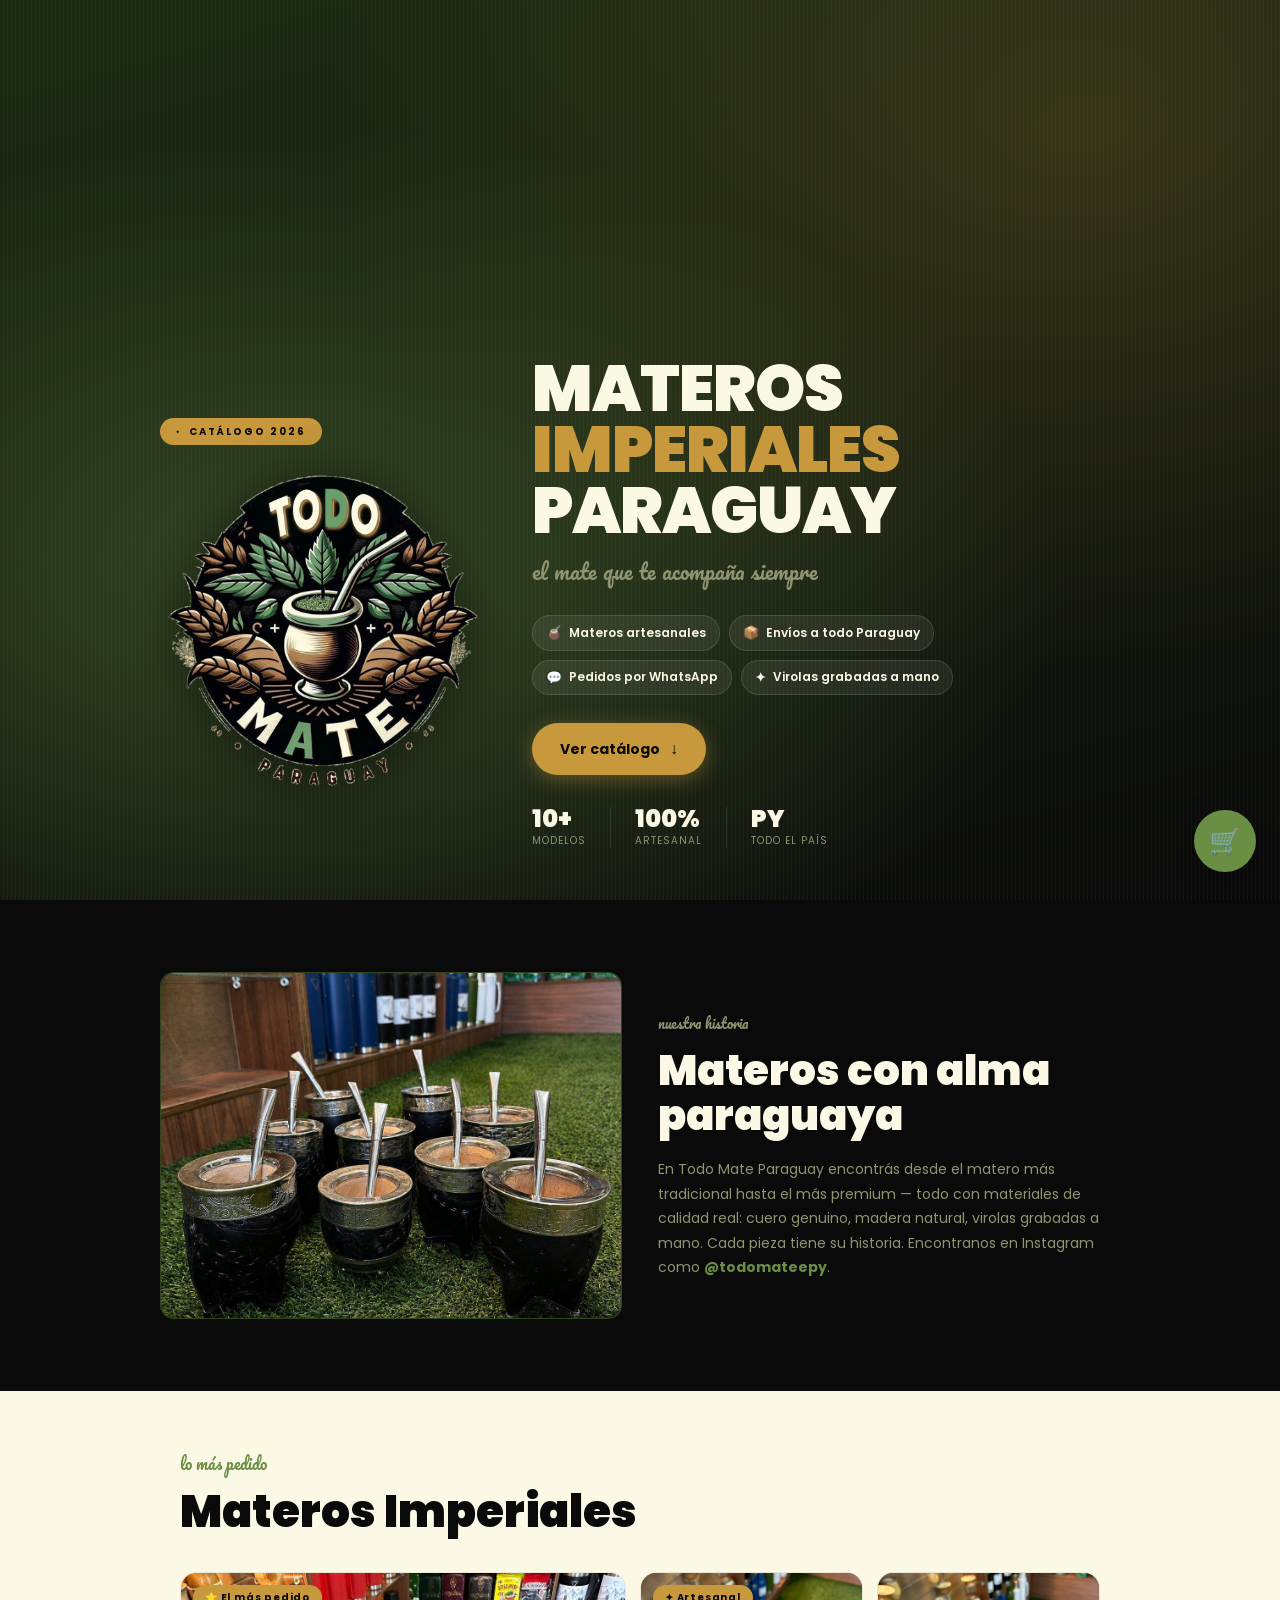
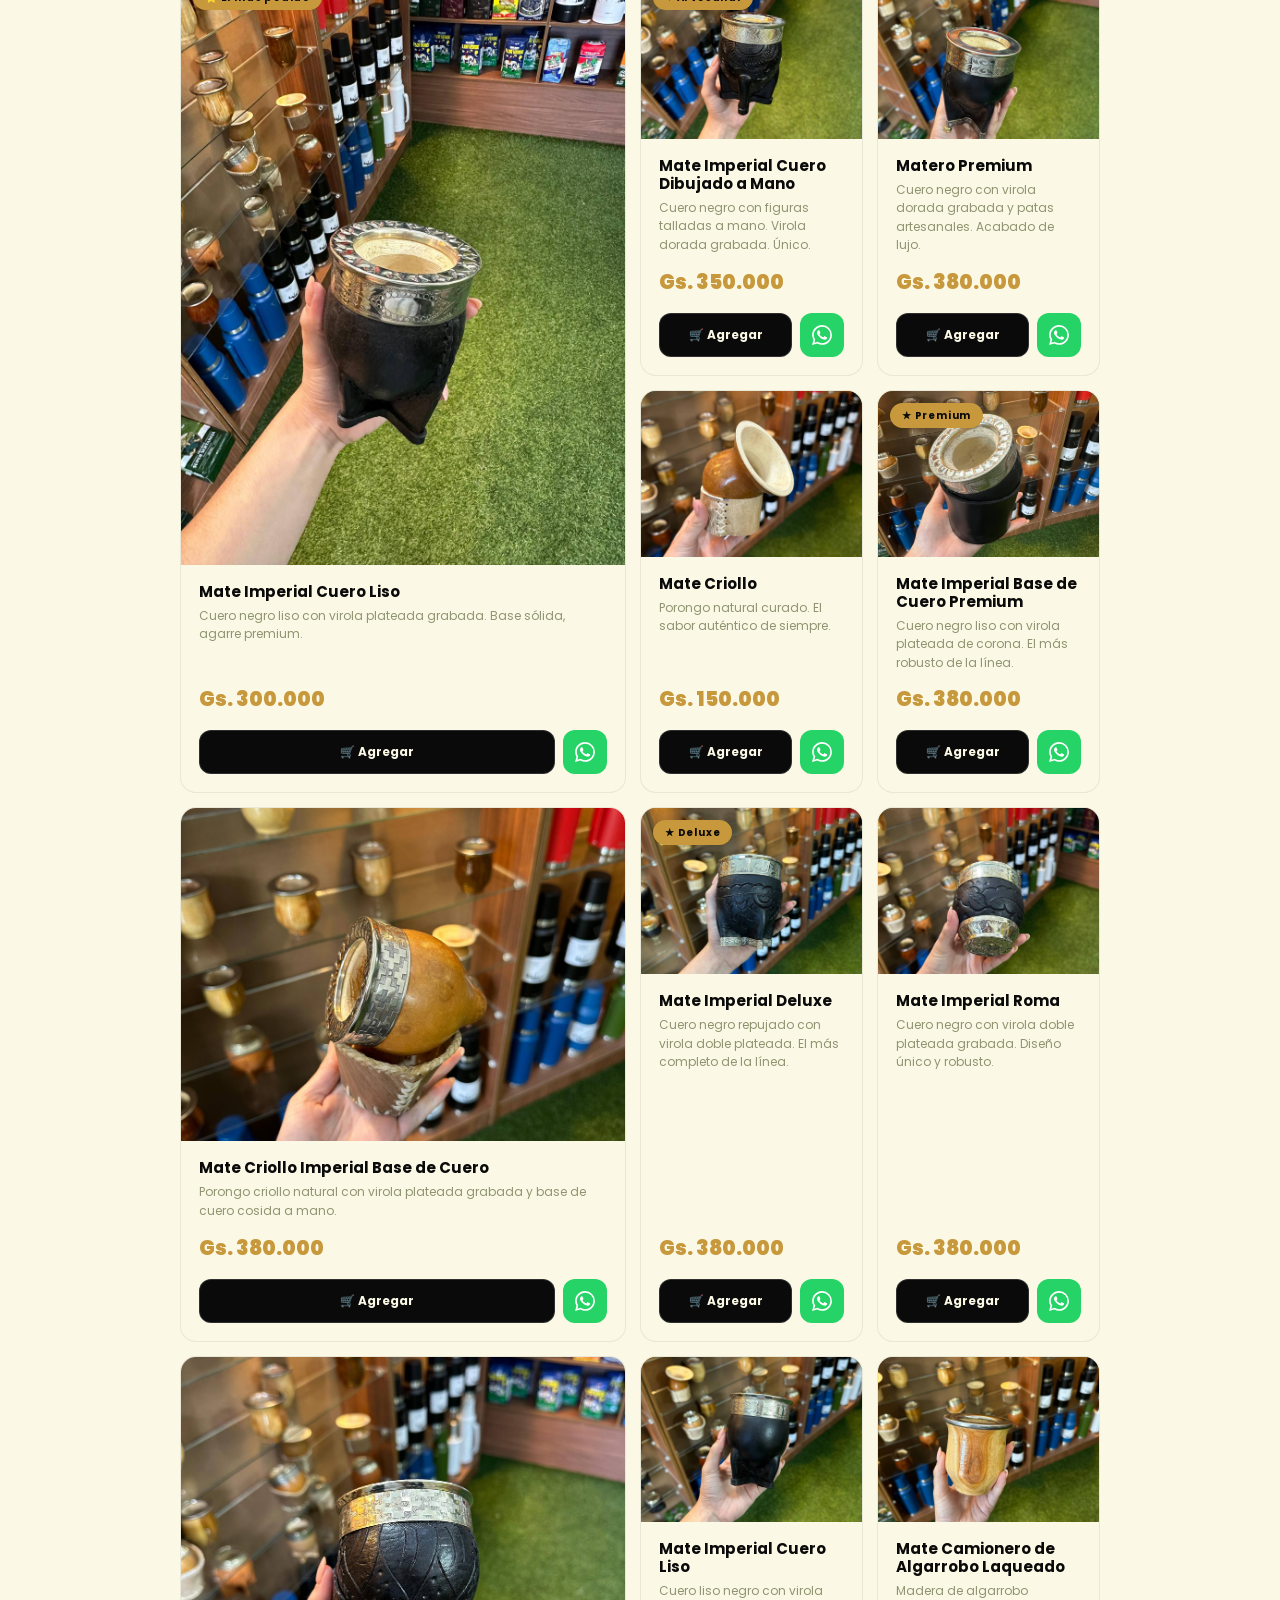
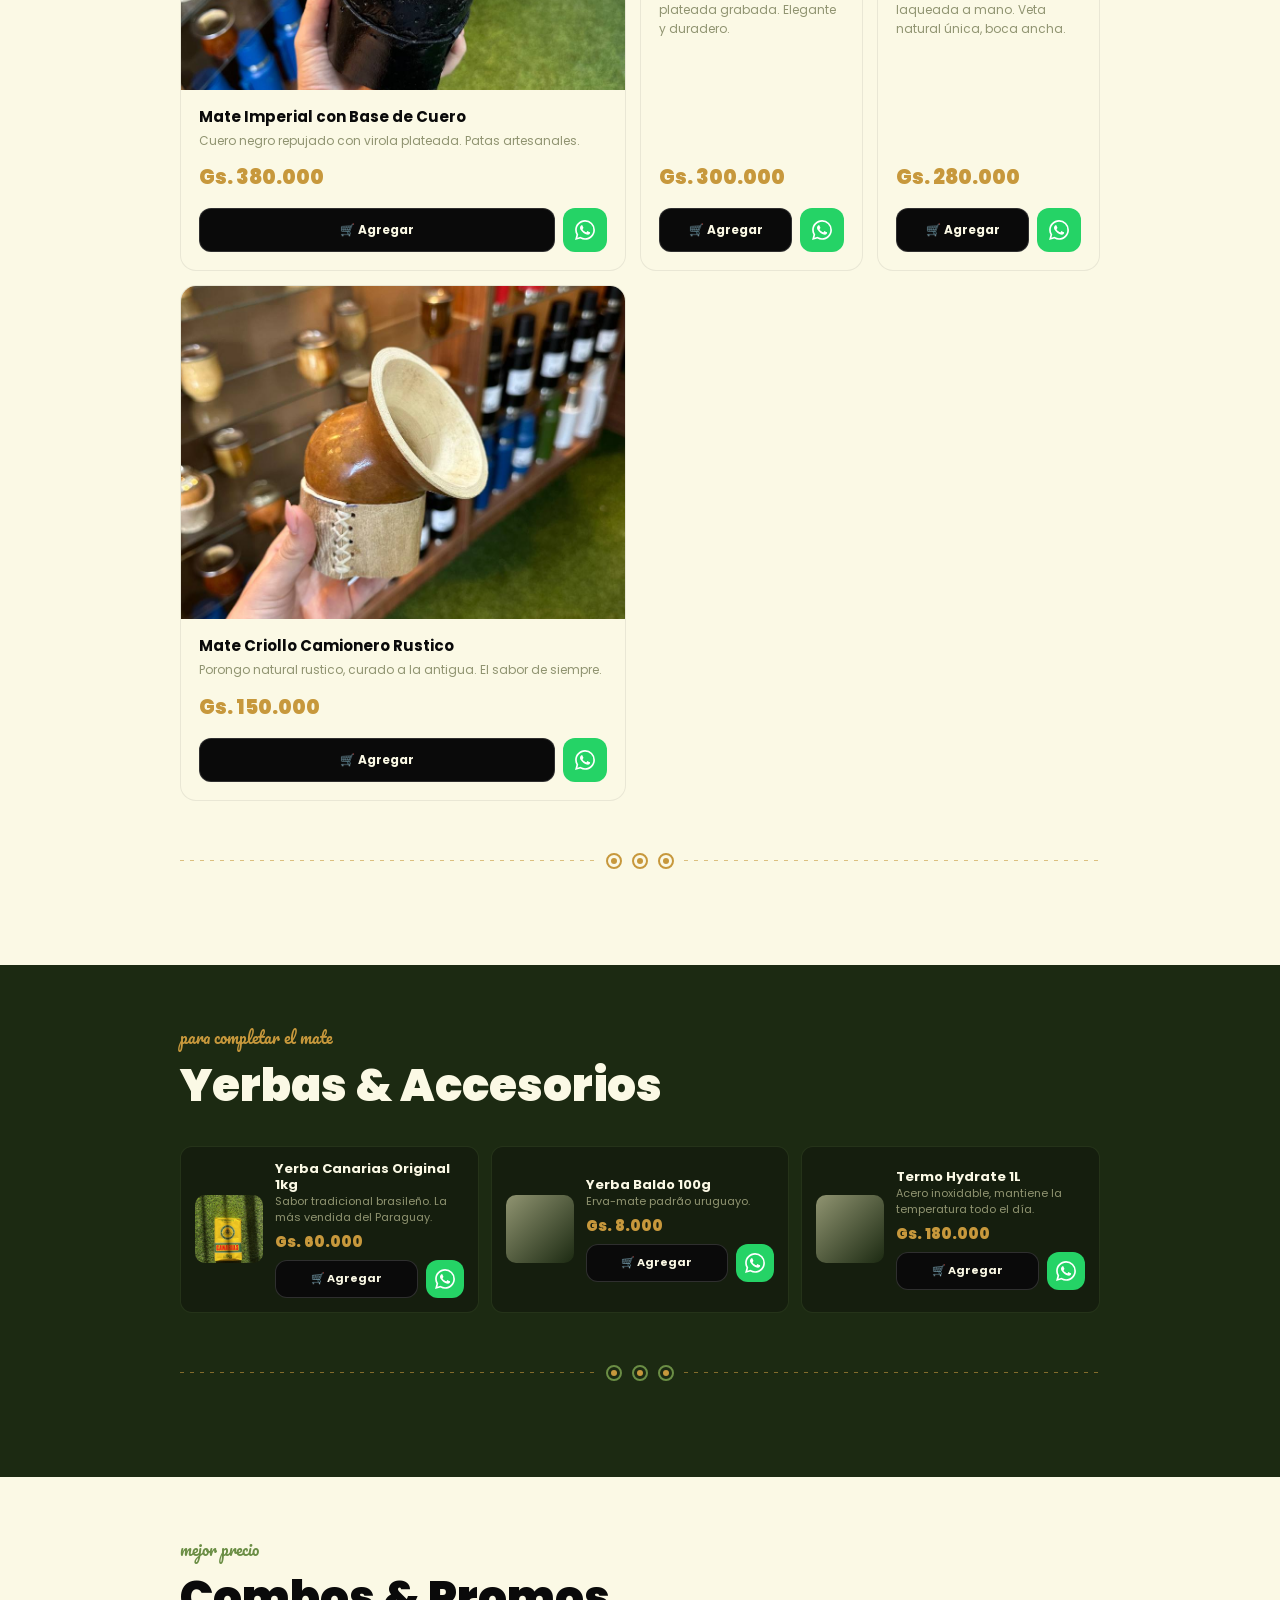
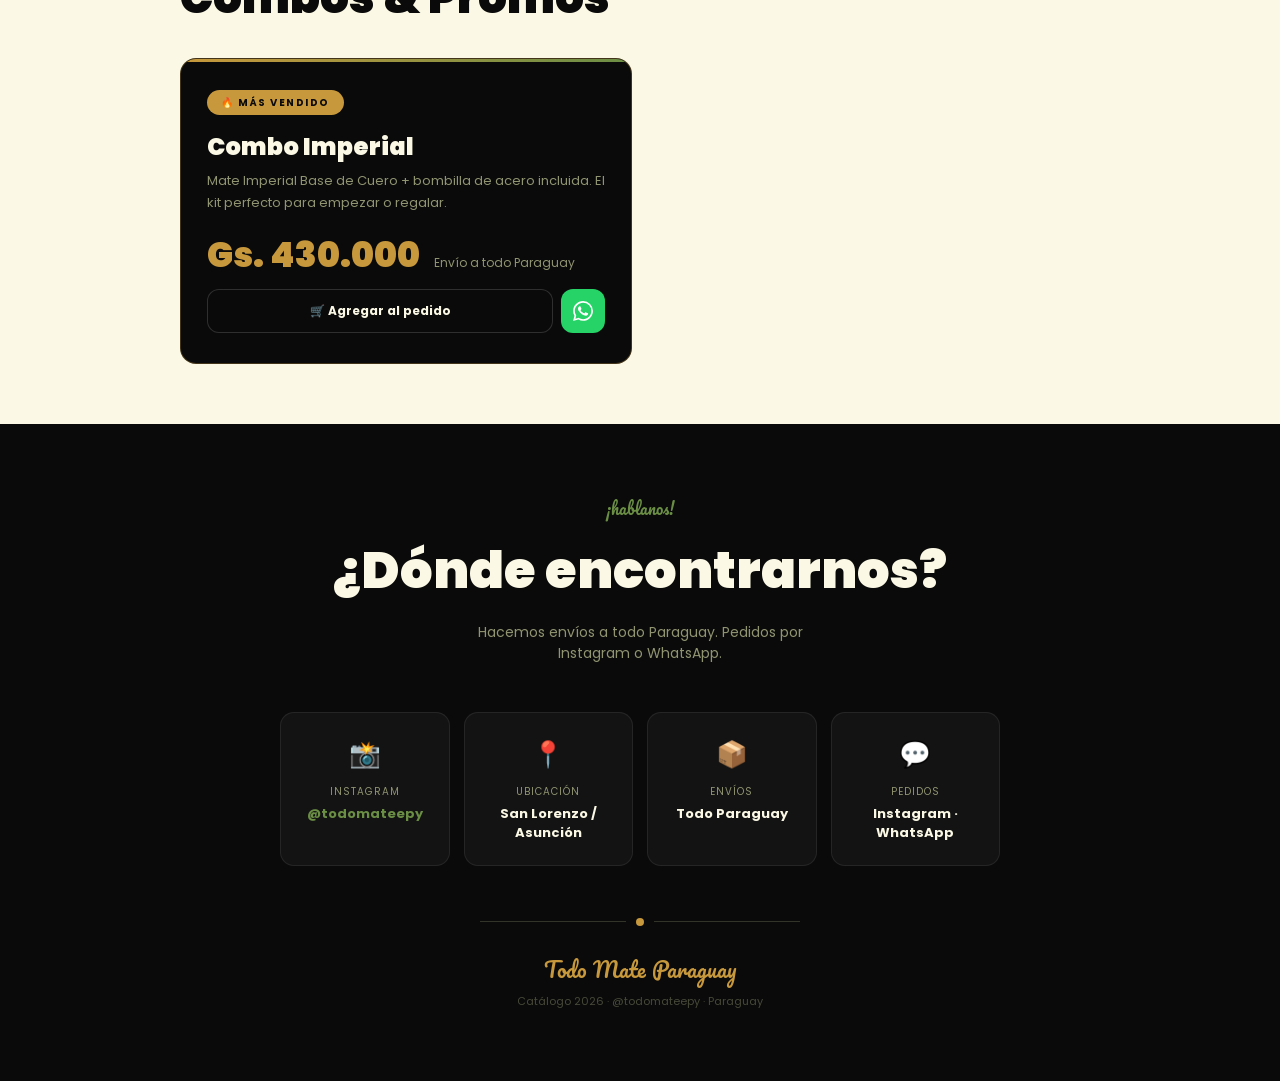
==== catalogo/index.html @ 86c8897c "Agrega catalogo digital todomatepy con carrito y botones WhatsApp" ====
<!DOCTYPE html>
<html lang="es">
<head>
  <meta charset="UTF-8">
  <meta name="viewport" content="width=device-width, initial-scale=1.0">
  <title>Catálogo — Todo Mate Paraguay</title>
  <link rel="preconnect" href="https://fonts.googleapis.com">
  <link rel="preconnect" href="https://fonts.gstatic.com" crossorigin>
  <link href="https://fonts.googleapis.com/css2?family=Poppins:wght@400;500;700;900&family=Pacifico&display=swap" rel="stylesheet">
  <style>
    /* ── DESIGN TOKENS ──────────────────────────────────────────── */
    :root {
      --negro:        #0A0A0A;
      --crema:        #FBF9E5;
      --verde-bosque: #1C2A12;
      --verde-pasto:  #6B8E45;
      --oliva:        #909471;
      --dorado:       #C7983C;
      --cuero:        #8B4513;
      --plata:        #D2D2D7;
    }

    /* ── RESET / BASE ───────────────────────────────────────────── */
    *, *::before, *::after { box-sizing: border-box; margin: 0; padding: 0; }
    html { scroll-behavior: smooth; }
    body {
      font-family: 'Poppins', sans-serif;
      background: var(--crema);
      color: var(--negro);
      line-height: 1.5;
    }
    img { display: block; width: 100%; height: 100%; object-fit: cover; }

    /* ── ANIMACIONES ────────────────────────────────────────────── */
    @keyframes fadeUp {
      from { opacity: 0; transform: translateY(24px); }
      to   { opacity: 1; transform: translateY(0); }
    }
    .fade-in   { animation: fadeUp 0.8s ease both; }
    .fade-in-2 { animation: fadeUp 0.8s 0.15s ease both; }
    .fade-in-3 { animation: fadeUp 0.8s 0.30s ease both; }

    /* ── VIROLA DIVIDER (firma de marca) ────────────────────────── */
    .virola-divider {
      display: flex;
      align-items: center;
      gap: 10px;
      margin: 52px 0 36px;
    }
    .virola-divider::before,
    .virola-divider::after {
      content: '';
      flex: 1;
      height: 1px;
      background: repeating-linear-gradient(
        90deg,
        var(--dorado) 0px, var(--dorado) 4px,
        transparent 4px, transparent 10px
      );
      opacity: 0.6;
    }
    .virola-divider .circulo {
      width: 16px;
      height: 16px;
      border-radius: 50%;
      border: 2px solid var(--dorado);
      position: relative;
      flex-shrink: 0;
    }
    .virola-divider .circulo::before {
      content: '';
      position: absolute;
      inset: 3px;
      border-radius: 50%;
      background: var(--dorado);
    }

    /* ── PORTADA / HERO ─────────────────────────────────────────── */
    .hero {
      position: relative;
      min-height: 100svh;
      background: var(--verde-bosque);
      display: flex;
      align-items: flex-end;
      padding: 40px 28px 52px;
      overflow: hidden;
    }
    .hero-bg {
      position: absolute;
      inset: 0;
      background:
        radial-gradient(ellipse at 25% 65%, rgba(107,142,69,0.4) 0%, transparent 55%),
        radial-gradient(ellipse at 85% 15%, rgba(199,152,60,0.18) 0%, transparent 50%),
        linear-gradient(165deg, #1C2A12 0%, #0A0A0A 100%);
    }
    .hero-bg::after {
      content: '';
      position: absolute;
      inset: 0;
      background-image: repeating-linear-gradient(
        90deg,
        transparent 0px, transparent 3px,
        rgba(107,142,69,0.07) 3px, rgba(107,142,69,0.07) 4px
      );
    }

    .hero-inner {
      position: relative;
      z-index: 1;
      width: 100%;
      max-width: 960px;
      margin: 0 auto;
      display: flex;
      flex-direction: column;
      gap: 32px;
    }

    /* dos columnas en pantallas ≥ 680px */
    @media (min-width: 680px) {
      .hero-inner {
        flex-direction: row;
        align-items: center;
        gap: 52px;
      }
      .hero-left  { flex: 0 0 auto; }
      .hero-right { flex: 1; }
    }

    .hero-badge {
      display: inline-flex;
      align-items: center;
      gap: 8px;
      background: var(--dorado);
      color: var(--negro);
      font-size: 10px;
      font-weight: 700;
      letter-spacing: 2px;
      text-transform: uppercase;
      padding: 6px 16px;
      border-radius: 100px;
      margin-bottom: 20px;
    }
    .hero-badge::before { content: '●'; font-size: 5px; }

    .hero-logo {
      width: clamp(200px, 42vw, 320px);
      height: auto;
      object-fit: contain;
      display: block;
      filter: drop-shadow(0 4px 28px rgba(0,0,0,0.55));
    }

    /* texto del lado derecho */
    .hero-headline {
      font-size: clamp(2.4rem, 6vw, 4rem);
      font-weight: 900;
      line-height: 0.95;
      color: var(--crema);
      text-transform: uppercase;
      letter-spacing: -1px;
      margin-bottom: 14px;
    }
    .hero-headline em {
      font-style: normal;
      color: var(--dorado);
    }

    .hero-tagline {
      font-family: 'Pacifico', cursive;
      font-size: clamp(0.95rem, 2.5vw, 1.3rem);
      color: var(--oliva);
      margin-bottom: 28px;
    }

    .hero-features {
      display: flex;
      flex-wrap: wrap;
      gap: 9px;
      margin-bottom: 28px;
    }
    .hero-chip {
      display: flex;
      align-items: center;
      gap: 7px;
      background: rgba(255,255,255,0.07);
      border: 1px solid rgba(255,255,255,0.12);
      color: var(--crema);
      font-size: 12px;
      font-weight: 600;
      padding: 7px 13px;
      border-radius: 100px;
      backdrop-filter: blur(4px);
    }
    .hero-chip .chip-icon { font-size: 13px; }

    .hero-cta {
      display: inline-flex;
      align-items: center;
      gap: 10px;
      background: var(--dorado);
      color: var(--negro);
      font-family: 'Poppins', sans-serif;
      font-size: 14px;
      font-weight: 700;
      padding: 14px 28px;
      border-radius: 100px;
      border: none;
      cursor: pointer;
      text-decoration: none;
      transition: transform 0.2s, box-shadow 0.2s;
      box-shadow: 0 4px 20px rgba(199,152,60,0.4);
      margin-bottom: 32px;
    }
    .hero-cta:hover { transform: translateY(-2px); box-shadow: 0 8px 28px rgba(199,152,60,0.5); }
    .hero-cta .arrow { font-size: 16px; }

    .hero-stats {
      display: flex;
      gap: 24px;
      flex-wrap: wrap;
    }
    .hero-stat { text-align: left; }
    .hero-stat-num {
      font-weight: 900;
      font-size: 1.5rem;
      color: var(--crema);
      line-height: 1;
    }
    .hero-stat-label {
      font-size: 10px;
      color: var(--oliva);
      letter-spacing: 1px;
      text-transform: uppercase;
      margin-top: 2px;
    }
    .hero-stat-sep {
      width: 1px;
      background: rgba(255,255,255,0.1);
      align-self: stretch;
    }

    /* ── CONTENEDOR ─────────────────────────────────────────────── */
    .container {
      max-width: 960px;
      margin: 0 auto;
      padding: 0 20px;
    }

    /* ── NUESTRA HISTORIA ───────────────────────────────────────── */
    .historia {
      background: var(--negro);
      color: var(--crema);
      padding: 72px 24px;
    }
    .historia .inner {
      display: grid;
      grid-template-columns: 1fr;
      gap: 36px;
      max-width: 960px;
      margin: 0 auto;
    }
    @media (min-width: 640px) {
      .historia .inner { grid-template-columns: 1fr 1fr; align-items: center; }
    }
    .historia-foto {
      aspect-ratio: 4/3;
      border-radius: 14px;
      overflow: hidden;
      background: var(--verde-bosque);
      border: 1px solid rgba(107,142,69,0.25);
      display: flex;
      align-items: center;
      justify-content: center;
      color: var(--oliva);
      font-size: 12px;
      letter-spacing: 1px;
    }
    .section-label {
      font-family: 'Pacifico', cursive;
      color: var(--verde-pasto);
      font-size: 1rem;
      margin-bottom: 12px;
    }
    .historia h2 {
      font-weight: 900;
      font-size: clamp(1.8rem, 4.5vw, 2.6rem);
      line-height: 1.1;
      margin-bottom: 18px;
    }
    .historia p {
      color: var(--oliva);
      font-size: 14px;
      line-height: 1.75;
    }
    .historia p strong { color: var(--verde-pasto); }

    /* ── SECCIONES GENÉRICAS ────────────────────────────────────── */
    .seccion {
      padding: 60px 24px;
    }
    .seccion-dark {
      background: var(--verde-bosque);
      color: var(--crema);
    }
    .seccion-header {
      margin-bottom: 36px;
    }
    .seccion-header h2 {
      font-weight: 900;
      font-size: clamp(1.8rem, 5vw, 2.8rem);
      line-height: 1.1;
    }
    .seccion-dark .section-label { color: var(--dorado); }

    /* ── GRID EDITORIAL (materos) ───────────────────────────────── */
    .editorial-grid {
      display: grid;
      gap: 14px;
      grid-template-columns: 1fr;
    }
    @media (min-width: 480px) {
      .editorial-grid { grid-template-columns: 1fr 1fr; }
      .editorial-grid .card-featured { grid-column: span 2; }
    }
    @media (min-width: 720px) {
      .editorial-grid { grid-template-columns: 2fr 1fr 1fr; }
      .editorial-grid .card-featured {
        grid-column: span 1;
        grid-row: span 2;
      }
    }

    /* ── PRODUCT CARD ───────────────────────────────────────────── */
    .card {
      background: var(--crema);
      border-radius: 16px;
      overflow: hidden;
      display: flex;
      flex-direction: column;
      border: 1px solid rgba(0,0,0,0.07);
      transition: transform 0.2s, box-shadow 0.2s;
    }
    .card:hover {
      transform: translateY(-3px);
      box-shadow: 0 12px 32px rgba(0,0,0,0.12);
    }
    .card-img {
      aspect-ratio: 4/3;
      background: linear-gradient(135deg, var(--oliva), var(--verde-bosque));
      position: relative;
      overflow: hidden;
      display: flex;
      align-items: center;
      justify-content: center;
    }
    .card-featured .card-img { aspect-ratio: 3/4; }
    .card-img .placeholder-txt {
      color: rgba(255,255,255,0.35);
      font-size: 11px;
      letter-spacing: 1.5px;
      text-transform: uppercase;
      text-align: center;
      padding: 16px;
    }
    .card-img img { position: absolute; inset: 0; }
    .card-badge {
      position: absolute;
      top: 12px;
      left: 12px;
      background: var(--dorado);
      color: var(--negro);
      font-size: 10px;
      font-weight: 700;
      letter-spacing: 0.8px;
      padding: 5px 12px;
      border-radius: 100px;
      z-index: 1;
    }
    .card-body {
      padding: 18px;
      flex: 1;
      display: flex;
      flex-direction: column;
      gap: 6px;
    }
    .card-nombre {
      font-weight: 700;
      font-size: 15px;
      line-height: 1.2;
    }
    .card-desc {
      font-size: 12px;
      color: var(--oliva);
      line-height: 1.55;
      flex: 1;
    }
    .card-precio {
      font-weight: 900;
      font-size: 20px;
      color: var(--dorado);
      margin-top: 6px;
    }

    /* ── GRID COMPACTO (yerbas / termos) ────────────────────────── */
    .compact-grid {
      display: grid;
      gap: 12px;
      grid-template-columns: 1fr;
    }
    @media (min-width: 480px) { .compact-grid { grid-template-columns: 1fr 1fr; } }
    @media (min-width: 720px) { .compact-grid { grid-template-columns: 1fr 1fr 1fr; } }

    .card-compact {
      background: rgba(10,10,10,0.35);
      border: 1px solid rgba(107,142,69,0.2);
      border-radius: 12px;
      overflow: hidden;
      display: flex;
      gap: 12px;
      align-items: center;
      padding: 14px;
      transition: background 0.2s;
    }
    .card-compact:hover { background: rgba(10,10,10,0.55); }
    .card-compact-img {
      width: 68px;
      height: 68px;
      border-radius: 10px;
      flex-shrink: 0;
      background: linear-gradient(135deg, var(--oliva), var(--verde-bosque));
      overflow: hidden;
      display: flex;
      align-items: center;
      justify-content: center;
      font-size: 9px;
      color: rgba(255,255,255,0.35);
      letter-spacing: 0.5px;
    }
    .card-compact-info { flex: 1; min-width: 0; }
    .card-compact-nombre {
      font-weight: 700;
      font-size: 13px;
      color: var(--crema);
      line-height: 1.2;
      margin-bottom: 2px;
    }
    .card-compact-desc {
      font-size: 11px;
      color: var(--oliva);
      margin-bottom: 5px;
      line-height: 1.45;
    }
    .card-compact-precio {
      font-weight: 900;
      font-size: 15px;
      color: var(--dorado);
    }

    /* ── COMBOS ─────────────────────────────────────────────────── */
    .combos-grid {
      display: grid;
      gap: 16px;
      grid-template-columns: 1fr;
    }
    @media (min-width: 600px) { .combos-grid { grid-template-columns: 1fr 1fr; } }

    .card-combo {
      background: var(--negro);
      border-radius: 16px;
      padding: 30px 26px;
      border: 1px solid rgba(199,152,60,0.3);
      position: relative;
      overflow: hidden;
      transition: border-color 0.2s;
    }
    .card-combo:hover { border-color: rgba(199,152,60,0.7); }
    .card-combo::before {
      content: '';
      position: absolute;
      top: 0; left: 0; right: 0;
      height: 3px;
      background: linear-gradient(90deg, var(--dorado), var(--verde-pasto));
    }
    .combo-badge {
      display: inline-block;
      background: var(--dorado);
      color: var(--negro);
      font-size: 10px;
      font-weight: 700;
      letter-spacing: 1.5px;
      text-transform: uppercase;
      padding: 5px 14px;
      border-radius: 100px;
      margin-bottom: 18px;
    }
    .card-combo h3 {
      font-weight: 900;
      font-size: 1.5rem;
      color: var(--crema);
      margin-bottom: 10px;
      line-height: 1.15;
    }
    .card-combo p {
      font-size: 13px;
      color: var(--oliva);
      margin-bottom: 24px;
      line-height: 1.65;
    }
    .combo-footer {
      display: flex;
      align-items: baseline;
      gap: 14px;
      flex-wrap: wrap;
    }
    .combo-precio {
      font-weight: 900;
      font-size: 2.2rem;
      color: var(--dorado);
      line-height: 1;
    }
    .combo-subtexto {
      font-size: 12px;
      color: var(--oliva);
    }

    /* ── CONTACTO ───────────────────────────────────────────────── */
    .contacto {
      background: var(--negro);
      color: var(--crema);
      padding: 72px 24px;
      text-align: center;
    }
    .contacto .section-label { margin-bottom: 12px; }
    .contacto h2 {
      font-weight: 900;
      font-size: clamp(2rem, 5.5vw, 3.2rem);
      margin-bottom: 14px;
    }
    .contacto .subtitulo {
      color: var(--oliva);
      font-size: 14px;
      margin-bottom: 48px;
      max-width: 380px;
      margin-left: auto;
      margin-right: auto;
    }
    .contacto-grid {
      display: grid;
      gap: 14px;
      grid-template-columns: 1fr 1fr;
      max-width: 480px;
      margin: 0 auto 52px;
    }
    @media (min-width: 480px) { .contacto-grid { grid-template-columns: repeat(4,1fr); max-width: 720px; } }
    .contacto-item {
      background: rgba(255,255,255,0.04);
      border: 1px solid rgba(255,255,255,0.08);
      border-radius: 14px;
      padding: 22px 14px;
    }
    .contacto-icon { font-size: 1.6rem; margin-bottom: 10px; }
    .contacto-label {
      font-size: 10px;
      color: var(--oliva);
      letter-spacing: 1px;
      text-transform: uppercase;
      margin-bottom: 5px;
    }
    .contacto-valor { font-weight: 700; font-size: 13px; color: var(--crema); }
    .contacto-verde { color: var(--verde-pasto); }

    .footer-virola {
      display: flex;
      align-items: center;
      gap: 10px;
      max-width: 320px;
      margin: 0 auto 28px;
    }
    .footer-virola::before, .footer-virola::after {
      content: ''; flex: 1; height: 1px;
      background: rgba(144,148,113,0.3);
    }
    .footer-virola span {
      width: 8px; height: 8px; border-radius: 50%;
      background: var(--dorado); flex-shrink: 0;
    }
    .footer-marca {
      font-family: 'Pacifico', cursive;
      color: var(--dorado);
      font-size: 1.3rem;
      margin-bottom: 8px;
    }
    .footer-copy { font-size: 11px; color: rgba(144,148,113,0.45); }

    /* ── BOTONES DE PRODUCTO ────────────────────────────────────── */
    .card-btns {
      display: flex;
      gap: 8px;
      margin-top: 10px;
    }
    .btn-add {
      flex: 1;
      display: flex;
      align-items: center;
      justify-content: center;
      gap: 6px;
      padding: 11px 10px;
      background: var(--negro);
      color: var(--crema);
      border: 1.5px solid rgba(255,255,255,0.15);
      border-radius: 12px;
      font-family: 'Poppins', sans-serif;
      font-size: 12px;
      font-weight: 700;
      cursor: pointer;
      transition: all 0.2s;
    }
    .btn-add:hover { background: var(--verde-bosque); border-color: var(--verde-pasto); }
    .btn-add:active { transform: scale(0.97); }
    .btn-add.agregado { background: var(--dorado); color: var(--negro); border-color: var(--dorado); }
    .btn-wa {
      width: 44px;
      height: 44px;
      flex-shrink: 0;
      display: flex;
      align-items: center;
      justify-content: center;
      background: #25D366;
      border: none;
      border-radius: 12px;
      cursor: pointer;
      transition: background 0.2s, transform 0.15s;
      text-decoration: none;
    }
    .btn-wa:hover { background: #1aad52; transform: scale(1.07); }
    .btn-wa svg { width: 20px; height: 20px; fill: white; }

    /* ── CARRITO FAB ─────────────────────────────────────────────── */
    .cart-fab {
      position: fixed;
      bottom: 28px;
      right: 24px;
      width: 62px;
      height: 62px;
      border-radius: 50%;
      background: var(--verde-pasto);
      color: white;
      border: none;
      cursor: pointer;
      display: flex;
      align-items: center;
      justify-content: center;
      font-size: 1.6rem;
      box-shadow: 0 6px 24px rgba(0,0,0,0.35);
      z-index: 900;
      transition: transform 0.2s, background 0.2s;
    }
    .cart-fab:hover { transform: scale(1.08); background: var(--verde-bosque); }
    .cart-badge {
      position: absolute;
      top: -4px;
      right: -4px;
      background: var(--dorado);
      color: var(--negro);
      font-size: 11px;
      font-weight: 900;
      width: 22px;
      height: 22px;
      border-radius: 50%;
      display: none;
      align-items: center;
      justify-content: center;
    }
    .cart-badge.visible { display: flex; }

    /* ── CARRITO PANEL ───────────────────────────────────────────── */
    .cart-overlay {
      position: fixed;
      inset: 0;
      background: rgba(0,0,0,0.55);
      z-index: 1000;
      opacity: 0;
      pointer-events: none;
      transition: opacity 0.3s;
    }
    .cart-overlay.open { opacity: 1; pointer-events: all; }
    .cart-panel {
      position: fixed;
      top: 0;
      right: -100%;
      width: min(390px, 100vw);
      height: 100%;
      background: var(--negro);
      color: var(--crema);
      z-index: 1001;
      display: flex;
      flex-direction: column;
      transition: right 0.35s cubic-bezier(0.4,0,0.2,1);
      box-shadow: -8px 0 48px rgba(0,0,0,0.5);
    }
    .cart-panel.open { right: 0; }
    .cart-header {
      padding: 20px;
      border-bottom: 1px solid rgba(255,255,255,0.08);
      display: flex;
      align-items: center;
      justify-content: space-between;
    }
    .cart-header h3 { font-weight: 900; font-size: 1.1rem; }
    .cart-close {
      background: none;
      border: none;
      color: var(--crema);
      font-size: 1.6rem;
      cursor: pointer;
      line-height: 1;
      padding: 4px 8px;
    }
    .cart-items {
      flex: 1;
      overflow-y: auto;
      padding: 16px;
      display: flex;
      flex-direction: column;
      gap: 10px;
    }
    .cart-empty {
      text-align: center;
      color: var(--oliva);
      font-size: 14px;
      margin-top: 48px;
      line-height: 1.8;
    }
    .cart-item {
      background: rgba(255,255,255,0.05);
      border: 1px solid rgba(255,255,255,0.08);
      border-radius: 12px;
      padding: 14px;
      display: flex;
      align-items: center;
      gap: 12px;
    }
    .cart-item-info { flex: 1; min-width: 0; }
    .cart-item-nombre { font-weight: 700; font-size: 13px; line-height: 1.3; margin-bottom: 3px; }
    .cart-item-precio { font-size: 13px; color: var(--dorado); font-weight: 700; }
    .cart-item-qty { display: flex; align-items: center; gap: 8px; }
    .qty-btn {
      width: 28px; height: 28px;
      border-radius: 50%;
      border: 1.5px solid rgba(255,255,255,0.15);
      background: none;
      color: var(--crema);
      font-size: 1.1rem;
      cursor: pointer;
      display: flex; align-items: center; justify-content: center;
      transition: background 0.15s;
    }
    .qty-btn:hover { background: rgba(255,255,255,0.1); }
    .qty-num { font-weight: 700; font-size: 15px; min-width: 22px; text-align: center; }
    .cart-footer {
      padding: 20px;
      border-top: 1px solid rgba(255,255,255,0.08);
    }
    .cart-total {
      display: flex;
      justify-content: space-between;
      align-items: center;
      margin-bottom: 16px;
    }
    .cart-total-label { color: var(--oliva); font-size: 13px; }
    .cart-total-valor { font-weight: 900; font-size: 1.4rem; color: var(--dorado); }
    .btn-wa-send {
      display: flex;
      align-items: center;
      justify-content: center;
      gap: 10px;
      width: 100%;
      padding: 15px;
      background: #25D366;
      color: white;
      border: none;
      border-radius: 12px;
      font-family: 'Poppins', sans-serif;
      font-size: 15px;
      font-weight: 700;
      cursor: pointer;
      transition: background 0.2s;
    }
    .btn-wa-send:hover { background: #1aad52; }

    /* ── PRINT ──────────────────────────────────────────────────── */
    @media print {
      @page { size: A4; margin: 15mm; }
      body { background: white; color: black; font-size: 12pt; }
      .hero { min-height: 260mm; page-break-after: always; }
      .historia { page-break-after: always; }
      .seccion { page-break-inside: avoid; }
      .card, .card-compact, .card-combo { break-inside: avoid; }
      .contacto { page-break-before: always; }
      .card:hover, .card-compact:hover, .card-combo:hover { transform: none; box-shadow: none; }
    }
  </style>
</head>
<body>

<!-- ══ PORTADA ══════════════════════════════════════════════════ -->
<section class="hero">
  <div class="hero-bg"></div>

  <div class="hero-inner">

    <!-- columna izquierda: logo -->
    <div class="hero-left fade-in">
      <div class="hero-badge">Catálogo 2026</div>
      <img src="logo_todomate_sinfondo.png" alt="Todo Mate Paraguay" class="hero-logo">
    </div>

    <!-- columna derecha: texto -->
    <div class="hero-right fade-in-2">
      <h1 class="hero-headline">
        Materos<br><em>Imperiales</em><br>Paraguay
      </h1>
      <p class="hero-tagline">el mate que te acompaña siempre</p>

      <div class="hero-features">
        <div class="hero-chip"><span class="chip-icon">🧉</span> Materos artesanales</div>
        <div class="hero-chip"><span class="chip-icon">📦</span> Envíos a todo Paraguay</div>
        <div class="hero-chip"><span class="chip-icon">💬</span> Pedidos por WhatsApp</div>
        <div class="hero-chip"><span class="chip-icon">✦</span> Virolas grabadas a mano</div>
      </div>

      <a href="#materos" class="hero-cta">
        Ver catálogo <span class="arrow">↓</span>
      </a>

      <div class="hero-stats fade-in-3">
        <div class="hero-stat">
          <div class="hero-stat-num">10+</div>
          <div class="hero-stat-label">Modelos</div>
        </div>
        <div class="hero-stat-sep"></div>
        <div class="hero-stat">
          <div class="hero-stat-num">100%</div>
          <div class="hero-stat-label">Artesanal</div>
        </div>
        <div class="hero-stat-sep"></div>
        <div class="hero-stat">
          <div class="hero-stat-num">PY</div>
          <div class="hero-stat-label">Todo el país</div>
        </div>
      </div>
    </div>

  </div>
</section>

<!-- ══ NUESTRA HISTORIA ══════════════════════════════════════════ -->
<section class="historia">
  <div class="inner fade-in-2">
    <div class="historia-foto">
      <img src="foto_local.jpg" alt="Local Todo Mate Paraguay" style="width:100%;height:100%;object-fit:cover;border-radius:14px;">
    </div>
    <div>
      <p class="section-label">nuestra historia</p>
      <h2>Materos con alma paraguaya</h2>
      <p>
        En Todo Mate Paraguay encontrás desde el matero más tradicional hasta el más premium —
        todo con materiales de calidad real: cuero genuino, madera natural, virolas grabadas a mano.
        Cada pieza tiene su historia. Encontranos en Instagram como
        <strong>@todomateepy</strong>.
      </p>
    </div>
  </div>
</section>

<!-- ══ MATEROS ════════════════════════════════════════════════════ -->
<section class="seccion" id="materos">
  <div class="container">
    <div class="seccion-header fade-in">
      <p class="section-label">lo más pedido</p>
      <h2>Materos Imperiales</h2>
    </div>
    <div class="editorial-grid" id="grid-materos"></div>
    <div class="virola-divider">
      <div class="circulo"></div>
      <div class="circulo"></div>
      <div class="circulo"></div>
    </div>
  </div>
</section>

<!-- ══ YERBAS & ACCESORIOS ════════════════════════════════════════ -->
<section class="seccion seccion-dark" id="yerbas">
  <div class="container">
    <div class="seccion-header">
      <p class="section-label">para completar el mate</p>
      <h2>Yerbas &amp; Accesorios</h2>
    </div>
    <div class="compact-grid" id="grid-yerbas"></div>
    <div class="virola-divider" style="margin-top:52px">
      <div class="circulo" style="border-color:var(--verde-pasto)"></div>
      <div class="circulo" style="border-color:var(--verde-pasto)"></div>
      <div class="circulo" style="border-color:var(--verde-pasto)"></div>
    </div>
  </div>
</section>

<!-- ══ COMBOS & PROMOS ════════════════════════════════════════════ -->
<section class="seccion" id="combos">
  <div class="container">
    <div class="seccion-header">
      <p class="section-label">mejor precio</p>
      <h2>Combos &amp; Promos</h2>
    </div>
    <div class="combos-grid" id="grid-combos"></div>
  </div>
</section>

<!-- ══ CONTACTO ════════════════════════════════════════════════════ -->
<section class="contacto">
  <div class="container">
    <p class="section-label">¡hablanos!</p>
    <h2>¿Dónde encontrarnos?</h2>
    <p class="subtitulo">Hacemos envíos a todo Paraguay. Pedidos por Instagram o WhatsApp.</p>

    <div class="contacto-grid">
      <div class="contacto-item">
        <div class="contacto-icon">📸</div>
        <div class="contacto-label">Instagram</div>
        <div class="contacto-valor contacto-verde">@todomateepy</div>
      </div>
      <div class="contacto-item">
        <div class="contacto-icon">📍</div>
        <div class="contacto-label">Ubicación</div>
        <div class="contacto-valor">San Lorenzo / Asunción</div>
      </div>
      <div class="contacto-item">
        <div class="contacto-icon">📦</div>
        <div class="contacto-label">Envíos</div>
        <div class="contacto-valor">Todo Paraguay</div>
      </div>
      <div class="contacto-item">
        <div class="contacto-icon">💬</div>
        <div class="contacto-label">Pedidos</div>
        <div class="contacto-valor">Instagram · WhatsApp</div>
      </div>
    </div>

    <div class="footer-virola"><span></span></div>
    <p class="footer-marca">Todo Mate Paraguay</p>
    <p class="footer-copy">Catálogo 2026 · @todomateepy · Paraguay</p>
  </div>
</section>

<!-- ══ CARRITO FAB ══════════════════════════════════════════════ -->
<button class="cart-fab" onclick="abrirCarrito()">
  🛒
  <span class="cart-badge" id="cart-badge">0</span>
</button>

<!-- ══ CARRITO PANEL ══════════════════════════════════════════════ -->
<div class="cart-overlay" id="cart-overlay" onclick="cerrarCarrito()"></div>
<div class="cart-panel" id="cart-panel">
  <div class="cart-header">
    <h3>🛒 Tu pedido</h3>
    <button class="cart-close" onclick="cerrarCarrito()">✕</button>
  </div>
  <div class="cart-items" id="cart-items">
    <div class="cart-empty">Todavía no agregaste nada.<br>¡Elegí tu mate!</div>
  </div>
  <div class="cart-footer">
    <div class="cart-total">
      <span class="cart-total-label">Total estimado</span>
      <span class="cart-total-valor" id="cart-total">Gs. 0</span>
    </div>
    <button class="btn-wa-send" onclick="enviarWhatsApp()">
      <svg width="20" height="20" viewBox="0 0 24 24" fill="white"><path d="M17.472 14.382c-.297-.149-1.758-.867-2.03-.967-.273-.099-.471-.148-.67.15-.197.297-.767.966-.94 1.164-.173.199-.347.223-.644.075-.297-.15-1.255-.463-2.39-1.475-.883-.788-1.48-1.761-1.653-2.059-.173-.297-.018-.458.13-.606.134-.133.298-.347.446-.52.149-.174.198-.298.298-.497.099-.198.05-.371-.025-.52-.075-.149-.669-1.612-.916-2.207-.242-.579-.487-.5-.669-.51-.173-.008-.371-.01-.57-.01-.198 0-.52.074-.792.372-.272.297-1.04 1.016-1.04 2.479 0 1.462 1.065 2.875 1.213 3.074.149.198 2.096 3.2 5.077 4.487.709.306 1.262.489 1.694.625.712.227 1.36.195 1.871.118.571-.085 1.758-.719 2.006-1.413.248-.694.248-1.289.173-1.413-.074-.124-.272-.198-.57-.347z"/><path d="M12 0C5.373 0 0 5.373 0 12c0 2.123.554 4.117 1.528 5.845L0 24l6.335-1.509A11.955 11.955 0 0012 24c6.627 0 12-5.373 12-12S18.627 0 12 0zm0 21.818a9.818 9.818 0 01-5.002-1.368l-.36-.214-3.724.977.994-3.634-.235-.374A9.818 9.818 0 1112 21.818z"/></svg>
      Enviar pedido por WhatsApp
    </button>
  </div>
</div>

<script>
/* ─── CONFIG ─────────────────────────────────────────────────────
   Cambiá este número por el WhatsApp real del negocio
   Formato: código de país + número sin espacios ni +
   Ejemplo Paraguay: 595971123456
   ─────────────────────────────────────────────────────────────── */
const WHATSAPP_NUMBER = "595986815503";
/* ═══════════════════════════════════════════════════════════════
   PRODUCTOS — editá solo este array para agregar/quitar items.
   No toques el HTML ni el CSS.
   ═══════════════════════════════════════════════════════════════ */
const productos = [
  {
    id: 1,
    categoria: "Materos",
    nombre: "Mate Imperial Cuero Liso",
    descripcion: "Cuero negro liso con virola plateada grabada. Base sólida, agarre premium.",
    precio: "Gs. 300.000",
    foto: "fotos_materos/photo_5_2026-05-21_14-25-48.jpg",
    destacado: true,
    badge: "⭐ El más pedido"
  },
  {
    id: 2,
    categoria: "Materos",
    nombre: "Mate Imperial Cuero Dibujado a Mano",
    descripcion: "Cuero negro con figuras talladas a mano. Virola dorada grabada. Único.",
    precio: "Gs. 350.000",
    foto: "fotos_materos/photo_3_2026-05-21_14-25-48.jpg",
    destacado: false,
    badge: "✦ Artesanal"
  },
  {
    id: 3,
    categoria: "Materos",
    nombre: "Matero Premium",
    descripcion: "Cuero negro con virola dorada grabada y patas artesanales. Acabado de lujo.",
    precio: "Gs. 380.000",
    foto: "fotos_materos/photo_2_2026-05-21_14-25-48.jpg",
    destacado: false,
    badge: null
  },
  {
    id: 3.1,
    categoria: "Materos",
    nombre: "Mate Criollo",
    descripcion: "Porongo natural curado. El sabor auténtico de siempre.",
    precio: "Gs. 150.000",
    foto: "fotos_materos/photo_28_2026-05-21_14-25-48.jpg",
    destacado: false,
    badge: null
  },
  {
    id: 3.12,
    categoria: "Materos",
    nombre: "Mate Imperial Base de Cuero Premium",
    descripcion: "Cuero negro liso con virola plateada de corona. El más robusto de la línea.",
    precio: "Gs. 380.000",
    foto: "foto_imperial_base_cuero_premium.jpg",
    destacado: false,
    badge: "★ Premium"
  },
  {
    id: 3.15,
    categoria: "Materos",
    nombre: "Mate Criollo Imperial Base de Cuero",
    descripcion: "Porongo criollo natural con virola plateada grabada y base de cuero cosida a mano.",
    precio: "Gs. 380.000",
    foto: "foto_criollo_imperial.jpg",
    destacado: false,
    badge: null
  },
  {
    id: 3.2,
    categoria: "Materos",
    nombre: "Mate Imperial Deluxe",
    descripcion: "Cuero negro repujado con virola doble plateada. El más completo de la línea.",
    precio: "Gs. 380.000",
    foto: "Materos/photo_20_2026-05-21_14-25-48.jpg",
    destacado: false,
    badge: "★ Deluxe"
  },
  {
    id: 3.3,
    categoria: "Materos",
    nombre: "Mate Imperial Roma",
    descripcion: "Cuero negro con virola doble plateada grabada. Diseño único y robusto.",
    precio: "Gs. 380.000",
    foto: "Materos/photo_16_2026-05-21_14-25-48.jpg",
    destacado: false,
    badge: null
  },
  {
    id: 4,
    categoria: "Materos",
    nombre: "Mate Imperial con Base de Cuero",
    descripcion: "Cuero negro repujado con virola plateada. Patas artesanales.",
    precio: "Gs. 380.000",
    foto: "fotos_materos/photo_9_2026-05-21_14-25-48.jpg",
    destacado: false,
    badge: null
  },
  {
    id: 5,
    categoria: "Materos",
    nombre: "Mate Imperial Cuero Liso",
    descripcion: "Cuero liso negro con virola plateada grabada. Elegante y duradero.",
    precio: "Gs. 300.000",
    foto: "fotos_materos/photo_10_2026-05-21_14-25-48.jpg",
    destacado: false,
    badge: null
  },
  {
    id: 6,
    categoria: "Materos",
    nombre: "Mate Camionero de Algarrobo Laqueado",
    descripcion: "Madera de algarrobo laqueada a mano. Veta natural única, boca ancha.",
    precio: "Gs. 280.000",
    foto: "fotos_materos/photo_26_2026-05-21_14-25-48.jpg",
    destacado: false,
    badge: null
  },
  {
    id: 7,
    categoria: "Materos",
    nombre: "Mate Criollo Camionero Rustico",
    descripcion: "Porongo natural rustico, curado a la antigua. El sabor de siempre.",
    precio: "Gs. 150.000",
    foto: "fotos_materos/photo_28_2026-05-21_14-25-48.jpg",
    destacado: false,
    badge: null
  },
  {
    id: 8,
    categoria: "Yerbas",
    nombre: "Yerba Canarias Original 1kg",
    descripcion: "Sabor tradicional brasileño. La más vendida del Paraguay.",
    precio: "Gs. 60.000",
    foto: "Yerba Canarias/photo_2_2026-05-04_16-41-05.jpg",
    badge: "⭐ La más pedida"
  },
  {
    id: 9,
    categoria: "Yerbas",
    nombre: "Yerba Baldo 100g",
    descripcion: "Erva-mate padrão uruguayo.",
    precio: "Gs. 8.000",
    foto: "",
    badge: null
  },
  {
    id: 10,
    categoria: "Termos",
    nombre: "Termo Hydrate 1L",
    descripcion: "Acero inoxidable, mantiene la temperatura todo el día.",
    precio: "Gs. 180.000",
    foto: "",
    badge: null
  },
  {
    id: 11,
    categoria: "Combos",
    nombre: "Combo Imperial",
    descripcion: "Mate Imperial Base de Cuero + bombilla de acero incluida. El kit perfecto para empezar o regalar.",
    precio: "Gs. 430.000",
    foto: "",
    badge: "🔥 Más vendido"
  }
];

/* ── helpers ──────────────────────────────────────────────────── */
function imgTag(src, alt) {
  return `<img src="${src}" alt="${alt}"
    onerror="this.parentElement.querySelector('.placeholder-txt').style.display='flex';this.remove()">`;
}

/* ── Materos (grid editorial) ─────────────────────────────────── */
function renderMateros() {
  const materos = productos.filter(p => p.categoria === "Materos");
  document.getElementById('grid-materos').innerHTML = materos.map((p, i) => `
    <div class="card ${i === 0 ? 'card-featured' : ''}">
      <div class="card-img">
        ${p.badge ? `<span class="card-badge">${p.badge}</span>` : ''}
        <span class="placeholder-txt">${p.nombre}</span>
        ${imgTag(p.foto, p.nombre)}
      </div>
      <div class="card-body">
        <div class="card-nombre">${p.nombre}</div>
        <div class="card-desc">${p.descripcion}</div>
        <div class="card-precio">${p.precio}</div>
        <div class="card-btns">
          <button class="btn-add" onclick="agregarAlCarrito(${p.id}, this)">🛒 Agregar</button>
          <a class="btn-wa" href="https://wa.me/595986815503?text=${encodeURIComponent('Hola! Me interesa el ' + p.nombre + ' a ' + p.precio + '. ¿Está disponible?')}" target="_blank" title="Consultar por WhatsApp">
            <svg viewBox="0 0 24 24" xmlns="http://www.w3.org/2000/svg"><path d="M17.472 14.382c-.297-.149-1.758-.867-2.03-.967-.273-.099-.471-.148-.67.15-.197.297-.767.966-.94 1.164-.173.199-.347.223-.644.075-.297-.15-1.255-.463-2.39-1.475-.883-.788-1.48-1.761-1.653-2.059-.173-.297-.018-.458.13-.606.134-.133.298-.347.446-.52.149-.174.198-.298.298-.497.099-.198.05-.371-.025-.52-.075-.149-.669-1.612-.916-2.207-.242-.579-.487-.5-.669-.51-.173-.008-.371-.01-.57-.01-.198 0-.52.074-.792.372-.272.297-1.04 1.016-1.04 2.479 0 1.462 1.065 2.875 1.213 3.074.149.198 2.096 3.2 5.077 4.487.709.306 1.262.489 1.694.625.712.227 1.36.195 1.871.118.571-.085 1.758-.719 2.006-1.413.248-.694.248-1.289.173-1.413-.074-.124-.272-.198-.57-.347m-5.421 7.403h-.004a9.87 9.87 0 01-5.031-1.378l-.361-.214-3.741.982.998-3.648-.235-.374a9.86 9.86 0 01-1.51-5.26c.001-5.45 4.436-9.884 9.888-9.884 2.64 0 5.122 1.03 6.988 2.898a9.825 9.825 0 012.893 6.994c-.003 5.45-4.437 9.884-9.885 9.884m8.413-18.297A11.815 11.815 0 0012.05 0C5.495 0 .16 5.335.157 11.892c0 2.096.547 4.142 1.588 5.945L.057 24l6.305-1.654a11.882 11.882 0 005.683 1.448h.005c6.554 0 11.89-5.335 11.893-11.893a11.821 11.821 0 00-3.48-8.413z"/></svg>
          </a>
        </div>
      </div>
    </div>
  `).join('');
}

/* ── Yerbas & Termos (grid compacto) ─────────────────────────── */
function renderYerbas() {
  const items = productos.filter(p => p.categoria === "Yerbas" || p.categoria === "Termos");
  document.getElementById('grid-yerbas').innerHTML = items.map(p => `
    <div class="card-compact">
      <div class="card-compact-img">
        <img src="${p.foto}" alt="${p.nombre}" onerror="this.style.display='none'">
      </div>
      <div class="card-compact-info">
        <div class="card-compact-nombre">${p.nombre}</div>
        <div class="card-compact-desc">${p.descripcion}</div>
        <div class="card-compact-precio">${p.precio}</div>
        <div class="card-btns" style="margin-top:6px">
          <button class="btn-add" style="font-size:11px;padding:8px 6px" onclick="agregarAlCarrito(${p.id}, this)">🛒 Agregar</button>
          <a class="btn-wa" style="width:38px;height:38px" href="https://wa.me/595986815503?text=${encodeURIComponent('Hola! Me interesa ' + p.nombre + ' a ' + p.precio + '. ¿Está disponible?')}" target="_blank" title="Consultar por WhatsApp">
            <svg viewBox="0 0 24 24" xmlns="http://www.w3.org/2000/svg"><path d="M17.472 14.382c-.297-.149-1.758-.867-2.03-.967-.273-.099-.471-.148-.67.15-.197.297-.767.966-.94 1.164-.173.199-.347.223-.644.075-.297-.15-1.255-.463-2.39-1.475-.883-.788-1.48-1.761-1.653-2.059-.173-.297-.018-.458.13-.606.134-.133.298-.347.446-.52.149-.174.198-.298.298-.497.099-.198.05-.371-.025-.52-.075-.149-.669-1.612-.916-2.207-.242-.579-.487-.5-.669-.51-.173-.008-.371-.01-.57-.01-.198 0-.52.074-.792.372-.272.297-1.04 1.016-1.04 2.479 0 1.462 1.065 2.875 1.213 3.074.149.198 2.096 3.2 5.077 4.487.709.306 1.262.489 1.694.625.712.227 1.36.195 1.871.118.571-.085 1.758-.719 2.006-1.413.248-.694.248-1.289.173-1.413-.074-.124-.272-.198-.57-.347m-5.421 7.403h-.004a9.87 9.87 0 01-5.031-1.378l-.361-.214-3.741.982.998-3.648-.235-.374a9.86 9.86 0 01-1.51-5.26c.001-5.45 4.436-9.884 9.888-9.884 2.64 0 5.122 1.03 6.988 2.898a9.825 9.825 0 012.893 6.994c-.003 5.45-4.437 9.884-9.885 9.884m8.413-18.297A11.815 11.815 0 0012.05 0C5.495 0 .16 5.335.157 11.892c0 2.096.547 4.142 1.588 5.945L.057 24l6.305-1.654a11.882 11.882 0 005.683 1.448h.005c6.554 0 11.89-5.335 11.893-11.893a11.821 11.821 0 00-3.48-8.413z"/></svg>
          </a>
        </div>
      </div>
    </div>
  `).join('');
}

/* ── Combos ───────────────────────────────────────────────────── */
function renderCombos() {
  const combos = productos.filter(p => p.categoria === "Combos");
  document.getElementById('grid-combos').innerHTML = combos.map(p => `
    <div class="card-combo">
      ${p.badge ? `<span class="combo-badge">${p.badge}</span>` : ''}
      <h3>${p.nombre}</h3>
      <p>${p.descripcion}</p>
      <div class="combo-footer">
        <span class="combo-precio">${p.precio}</span>
        <span class="combo-subtexto">Envío a todo Paraguay</span>
      </div>
      <div class="card-btns" style="margin-top:16px">
        <button class="btn-add" onclick="agregarAlCarrito(${p.id}, this)">🛒 Agregar al pedido</button>
        <a class="btn-wa" href="https://wa.me/595986815503?text=${encodeURIComponent('Hola! Me interesa el ' + p.nombre + ' a ' + p.precio + '. ¿Está disponible?')}" target="_blank" title="Consultar por WhatsApp">
          <svg viewBox="0 0 24 24" xmlns="http://www.w3.org/2000/svg"><path d="M17.472 14.382c-.297-.149-1.758-.867-2.03-.967-.273-.099-.471-.148-.67.15-.197.297-.767.966-.94 1.164-.173.199-.347.223-.644.075-.297-.15-1.255-.463-2.39-1.475-.883-.788-1.48-1.761-1.653-2.059-.173-.297-.018-.458.13-.606.134-.133.298-.347.446-.52.149-.174.198-.298.298-.497.099-.198.05-.371-.025-.52-.075-.149-.669-1.612-.916-2.207-.242-.579-.487-.5-.669-.51-.173-.008-.371-.01-.57-.01-.198 0-.52.074-.792.372-.272.297-1.04 1.016-1.04 2.479 0 1.462 1.065 2.875 1.213 3.074.149.198 2.096 3.2 5.077 4.487.709.306 1.262.489 1.694.625.712.227 1.36.195 1.871.118.571-.085 1.758-.719 2.006-1.413.248-.694.248-1.289.173-1.413-.074-.124-.272-.198-.57-.347m-5.421 7.403h-.004a9.87 9.87 0 01-5.031-1.378l-.361-.214-3.741.982.998-3.648-.235-.374a9.86 9.86 0 01-1.51-5.26c.001-5.45 4.436-9.884 9.888-9.884 2.64 0 5.122 1.03 6.988 2.898a9.825 9.825 0 012.893 6.994c-.003 5.45-4.437 9.884-9.885 9.884m8.413-18.297A11.815 11.815 0 0012.05 0C5.495 0 .16 5.335.157 11.892c0 2.096.547 4.142 1.588 5.945L.057 24l6.305-1.654a11.882 11.882 0 005.683 1.448h.005c6.554 0 11.89-5.335 11.893-11.893a11.821 11.821 0 00-3.48-8.413z"/></svg>
        </a>
      </div>
    </div>
  `).join('');
}

/* ─── CARRITO ─────────────────────────────────────────────────── */
let carrito = [];

function agregarAlCarrito(id, btn) {
  const prod = productos.find(p => p.id == id);
  if (!prod) return;
  const existente = carrito.find(i => i.id == id);
  if (existente) {
    existente.cantidad++;
  } else {
    carrito.push({ id: prod.id, nombre: prod.nombre, precio: prod.precio, cantidad: 1 });
  }
  btn.classList.add('agregado');
  btn.textContent = '✓ Agregado';
  setTimeout(() => {
    btn.classList.remove('agregado');
    btn.textContent = '+ Agregar al pedido';
  }, 1200);
  actualizarBadge();
  renderCarritoItems();
}

function cambiarCantidad(id, delta) {
  const item = carrito.find(i => i.id == id);
  if (!item) return;
  item.cantidad += delta;
  if (item.cantidad <= 0) carrito = carrito.filter(i => i.id != id);
  actualizarBadge();
  renderCarritoItems();
}

function actualizarBadge() {
  const total = carrito.reduce((s, i) => s + i.cantidad, 0);
  const badge = document.getElementById('cart-badge');
  badge.textContent = total;
  badge.classList.toggle('visible', total > 0);
}

function renderCarritoItems() {
  const container = document.getElementById('cart-items');
  const totalEl = document.getElementById('cart-total');
  if (carrito.length === 0) {
    container.innerHTML = '<div class="cart-empty">Todavía no agregaste nada.<br>¡Elegí tu mate!</div>';
    totalEl.textContent = 'Gs. 0';
    return;
  }
  container.innerHTML = carrito.map(item => `
    <div class="cart-item">
      <div class="cart-item-info">
        <div class="cart-item-nombre">${item.nombre}</div>
        <div class="cart-item-precio">${item.precio}</div>
      </div>
      <div class="cart-item-qty">
        <button class="qty-btn" onclick="cambiarCantidad(${item.id}, -1)">−</button>
        <span class="qty-num">${item.cantidad}</span>
        <button class="qty-btn" onclick="cambiarCantidad(${item.id}, 1)">+</button>
      </div>
    </div>
  `).join('');
  const totalNum = carrito.reduce((s, i) => {
    const num = parseInt(i.precio.replace(/\D/g, ''));
    return s + num * i.cantidad;
  }, 0);
  totalEl.textContent = 'Gs. ' + totalNum.toLocaleString('es-PY');
}

function abrirCarrito() {
  document.getElementById('cart-panel').classList.add('open');
  document.getElementById('cart-overlay').classList.add('open');
}

function cerrarCarrito() {
  document.getElementById('cart-panel').classList.remove('open');
  document.getElementById('cart-overlay').classList.remove('open');
}

function enviarWhatsApp() {
  if (carrito.length === 0) { alert('Agregá productos primero!'); return; }
  let msg = '¡Hola! Quiero hacer un pedido de Todo Mate Paraguay:\n\n';
  carrito.forEach(i => { msg += `• ${i.nombre} x${i.cantidad} — ${i.precio}\n`; });
  const totalNum = carrito.reduce((s, i) => s + parseInt(i.precio.replace(/\D/g,'')) * i.cantidad, 0);
  msg += `\n*Total: Gs. ${totalNum.toLocaleString('es-PY')}*`;
  msg += '\n\n¿Tienen stock disponible?';
  window.open(`https://wa.me/${WHATSAPP_NUMBER}?text=${encodeURIComponent(msg)}`, '_blank');
}

renderMateros();
renderYerbas();
renderCombos();
</script>
</body>
</html>
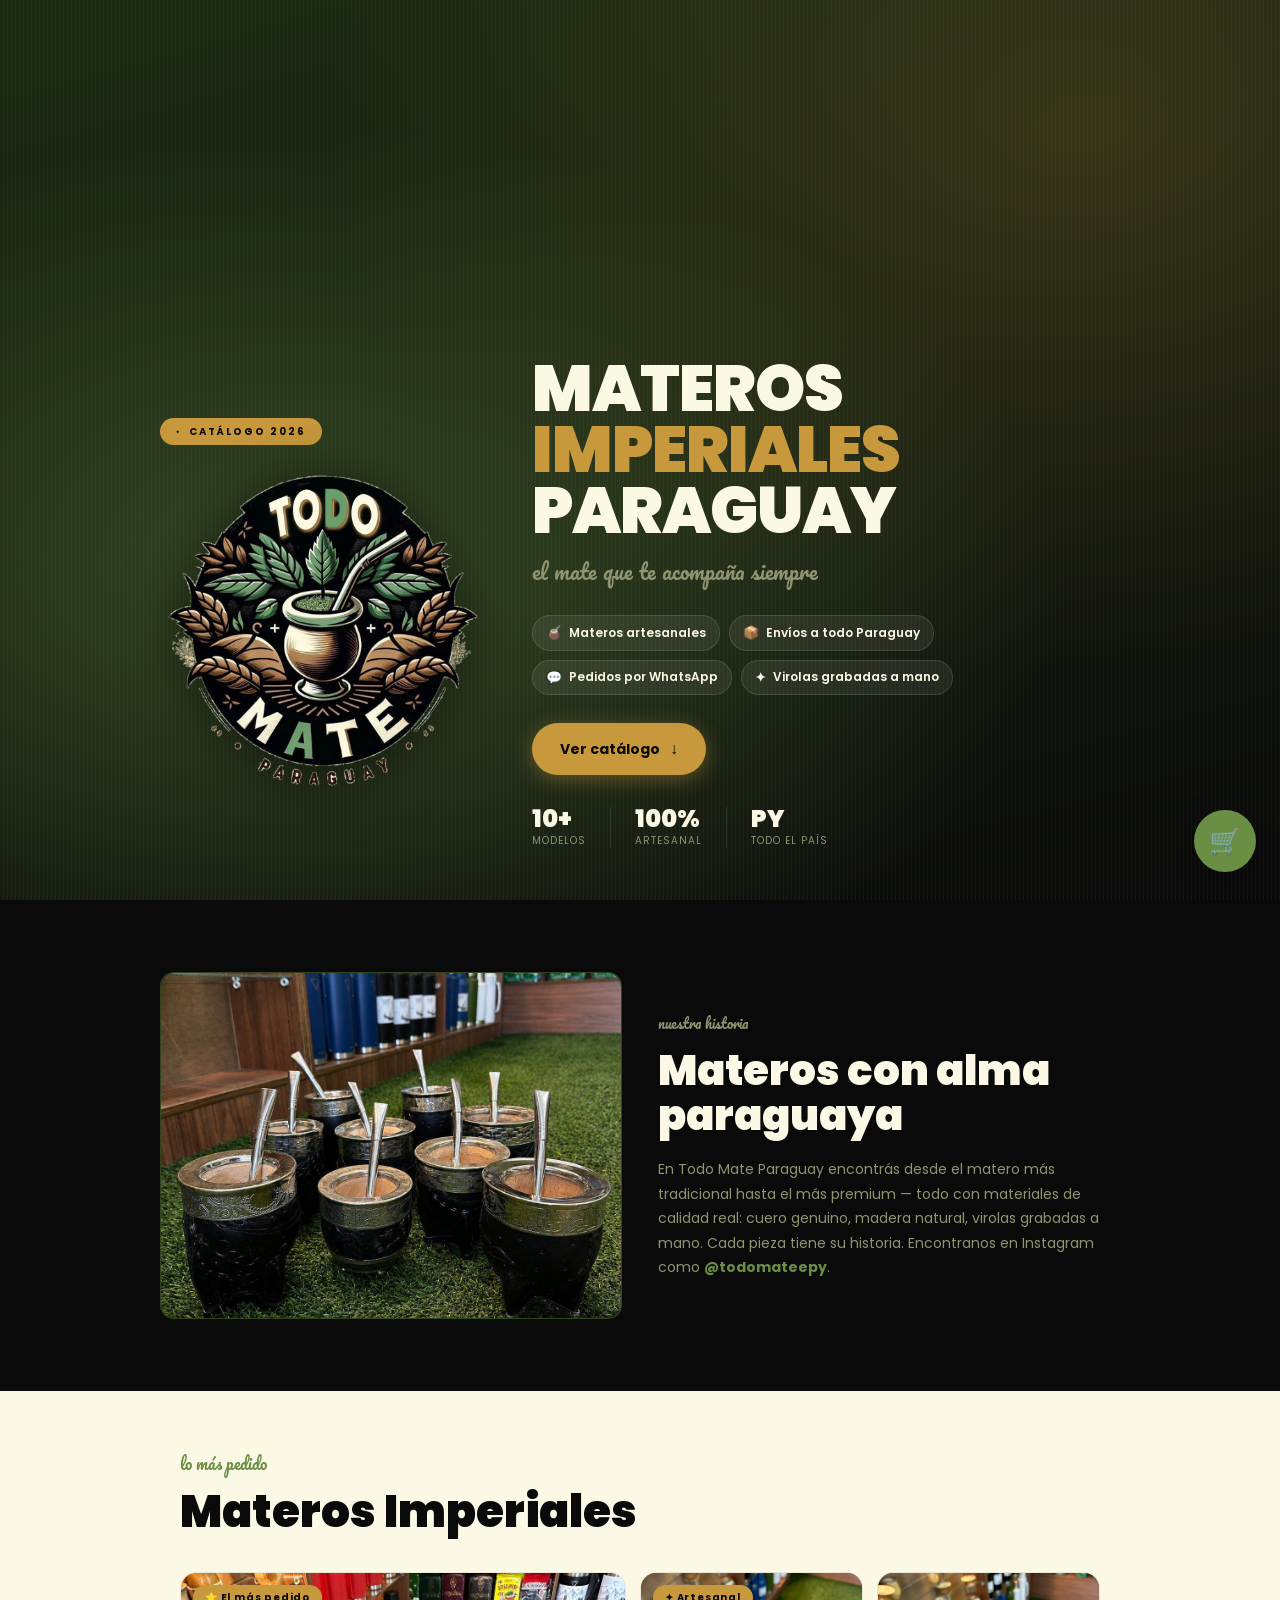
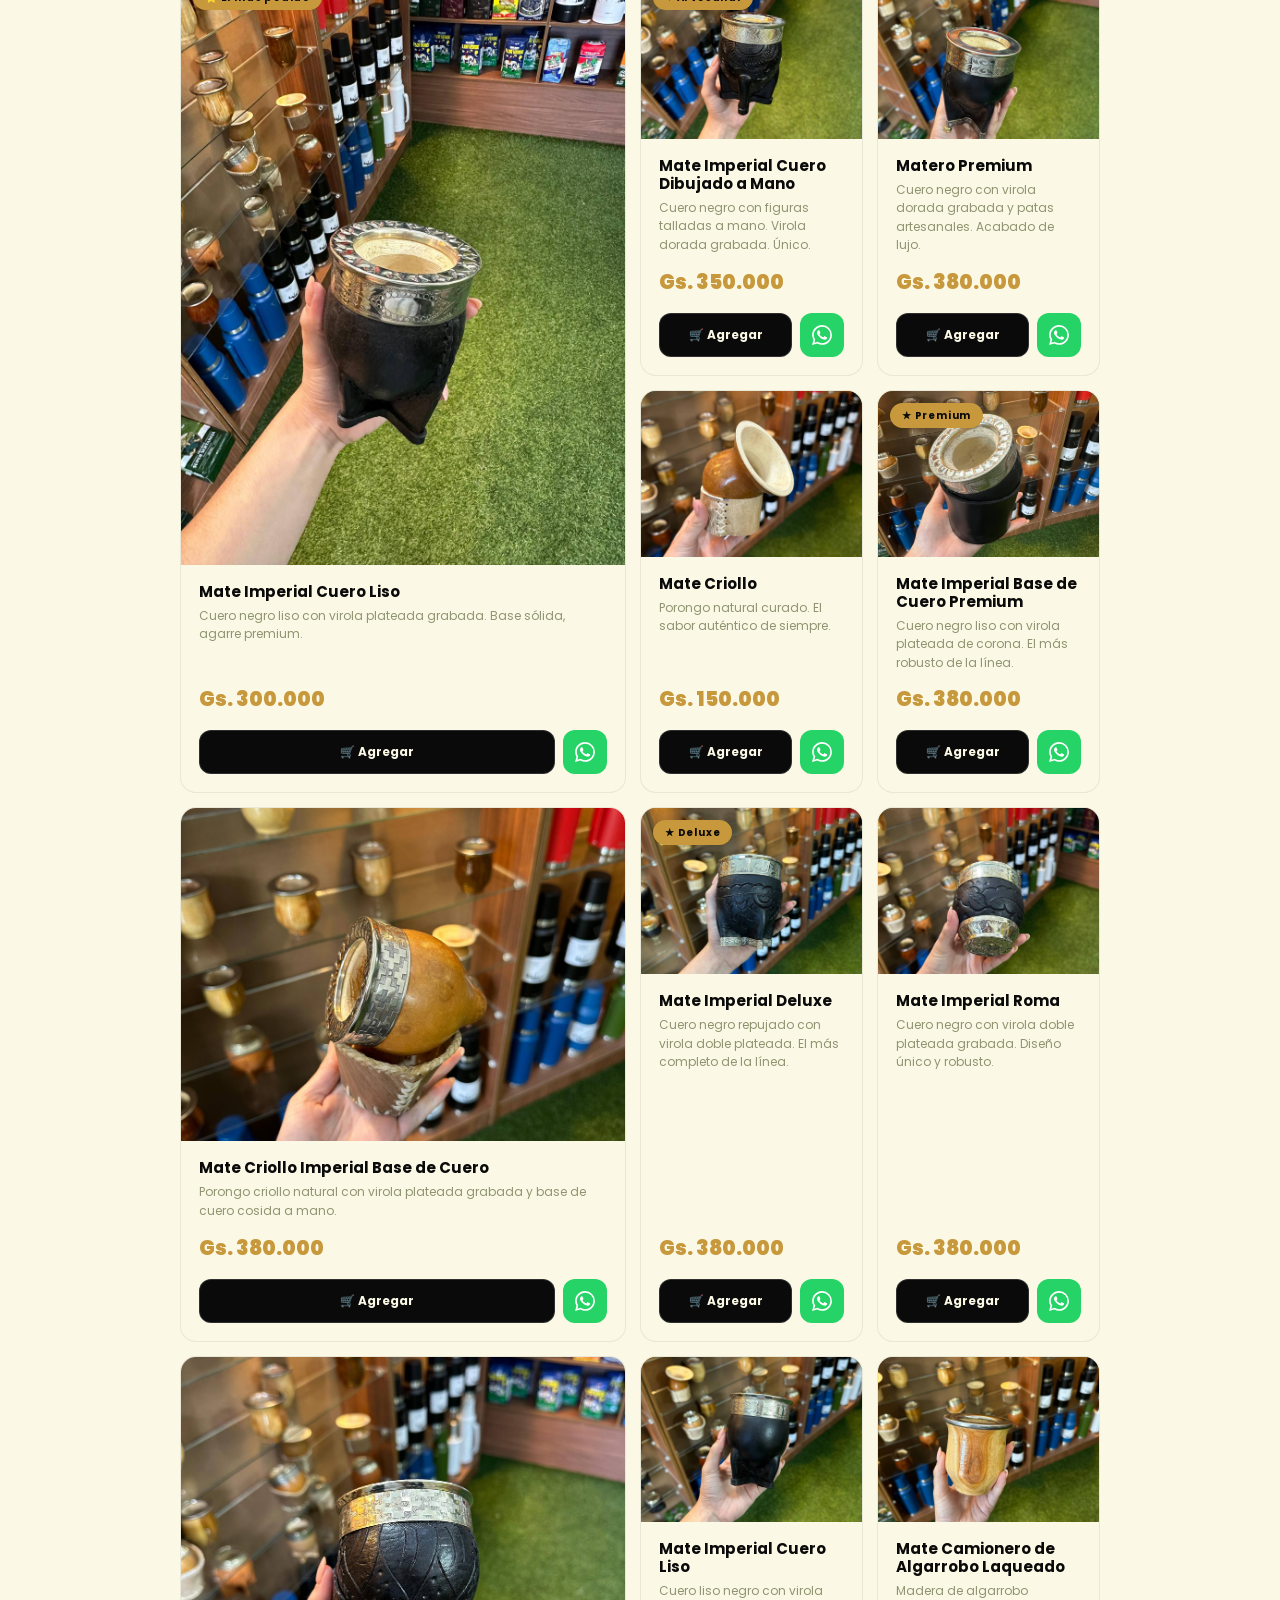
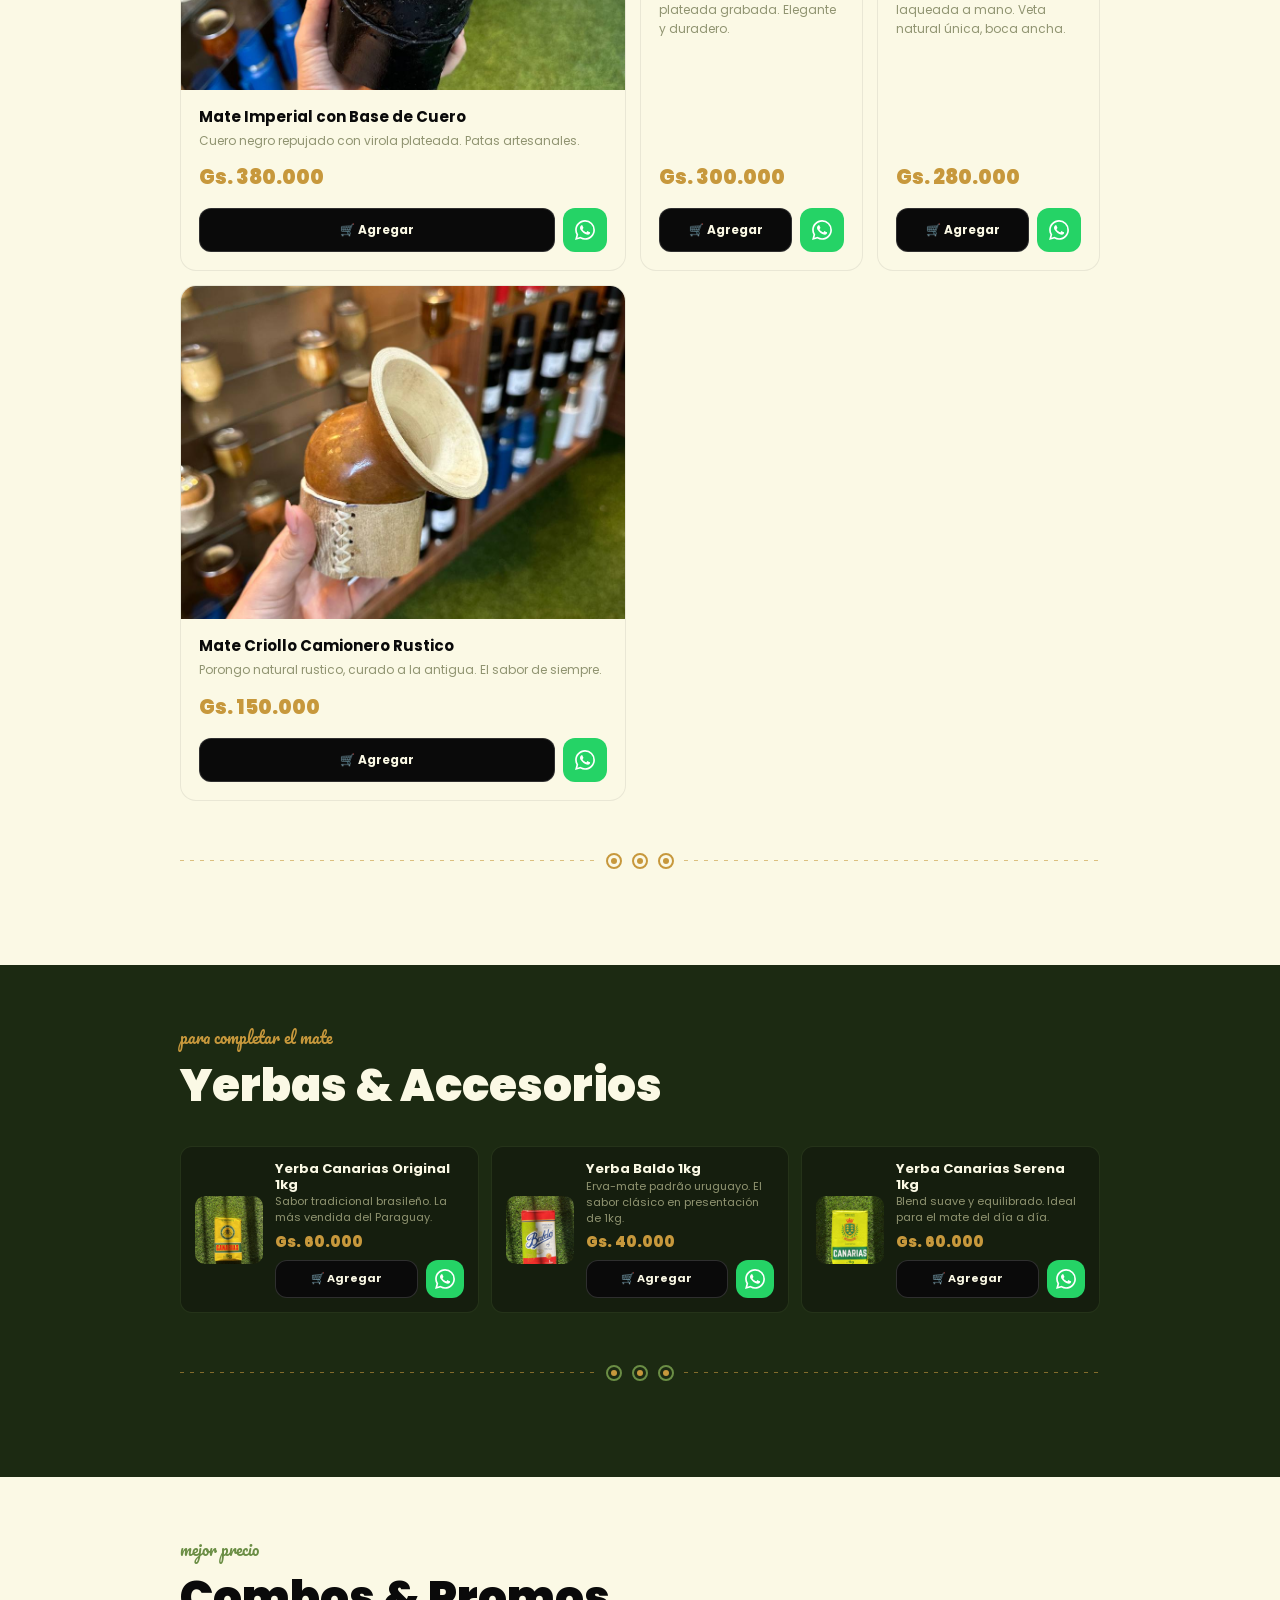
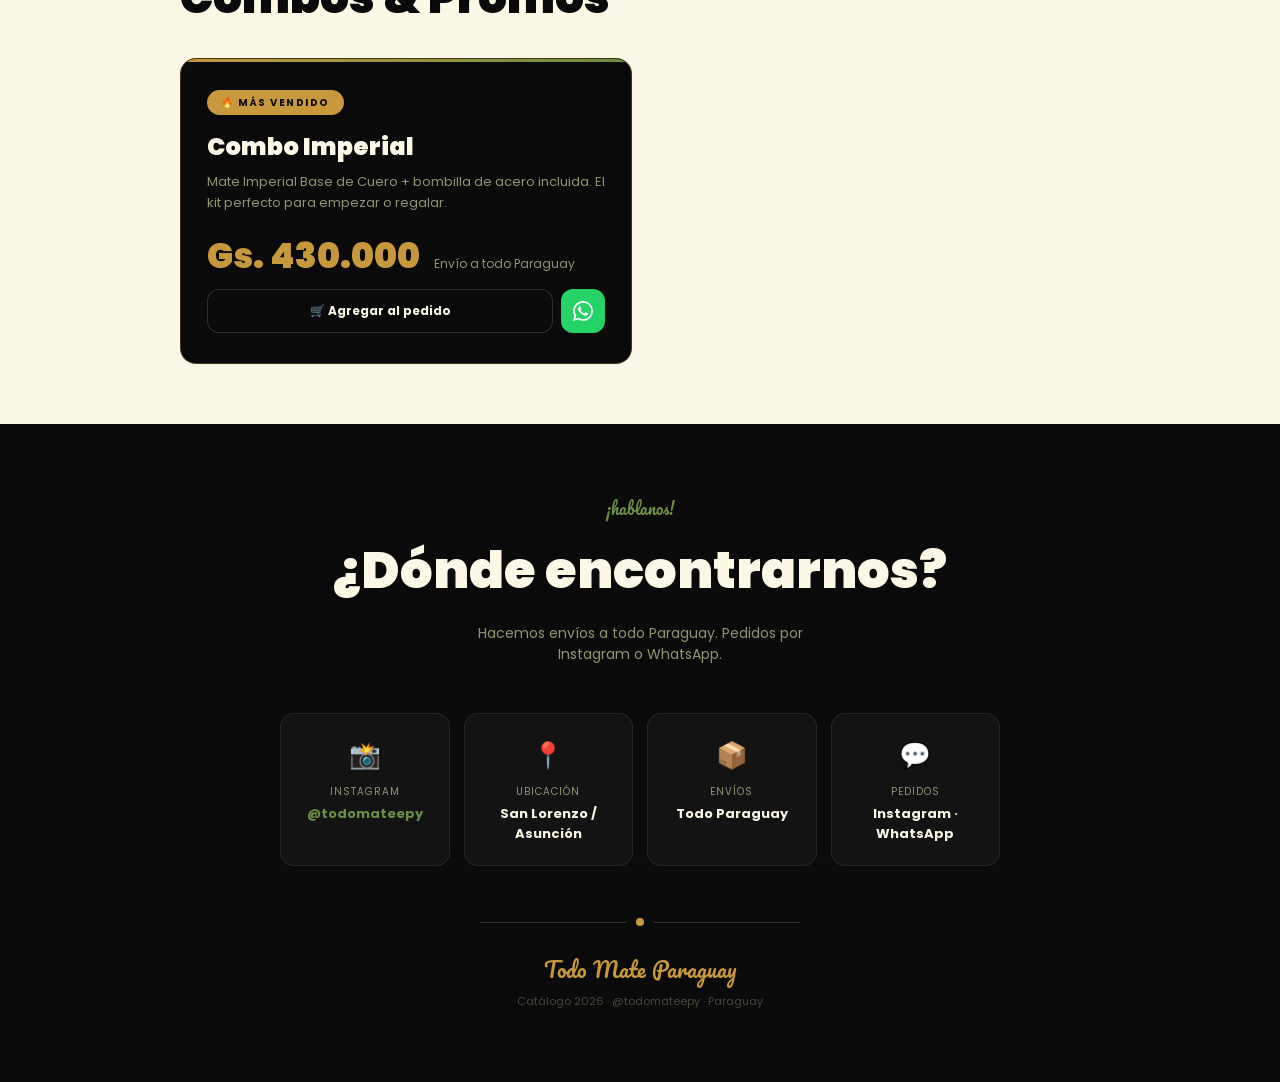
==== commit d6cf98bb: "Actualiza yerbas: Baldo 1kg y Canarias Serena 1kg con fotos" ====
--- a/catalogo/index.html
+++ b/catalogo/index.html
@@ -1124,19 +1124,19 @@
   {
     id: 9,
     categoria: "Yerbas",
-    nombre: "Yerba Baldo 100g",
-    descripcion: "Erva-mate padrão uruguayo.",
-    precio: "Gs. 8.000",
-    foto: "",
+    nombre: "Yerba Baldo 1kg",
+    descripcion: "Erva-mate padrão uruguayo. El sabor clásico en presentación de 1kg.",
+    precio: "Gs. 40.000",
+    foto: "Yerba Canarias/photo_3_2026-05-04_16-41-05.jpg",
     badge: null
   },
   {
     id: 10,
-    categoria: "Termos",
-    nombre: "Termo Hydrate 1L",
-    descripcion: "Acero inoxidable, mantiene la temperatura todo el día.",
-    precio: "Gs. 180.000",
-    foto: "",
+    categoria: "Yerbas",
+    nombre: "Yerba Canarias Serena 1kg",
+    descripcion: "Blend suave y equilibrado. Ideal para el mate del día a día.",
+    precio: "Gs. 60.000",
+    foto: "Yerba Canarias/photo_7_2026-05-04_16-41-05.jpg",
     badge: null
   },
   {
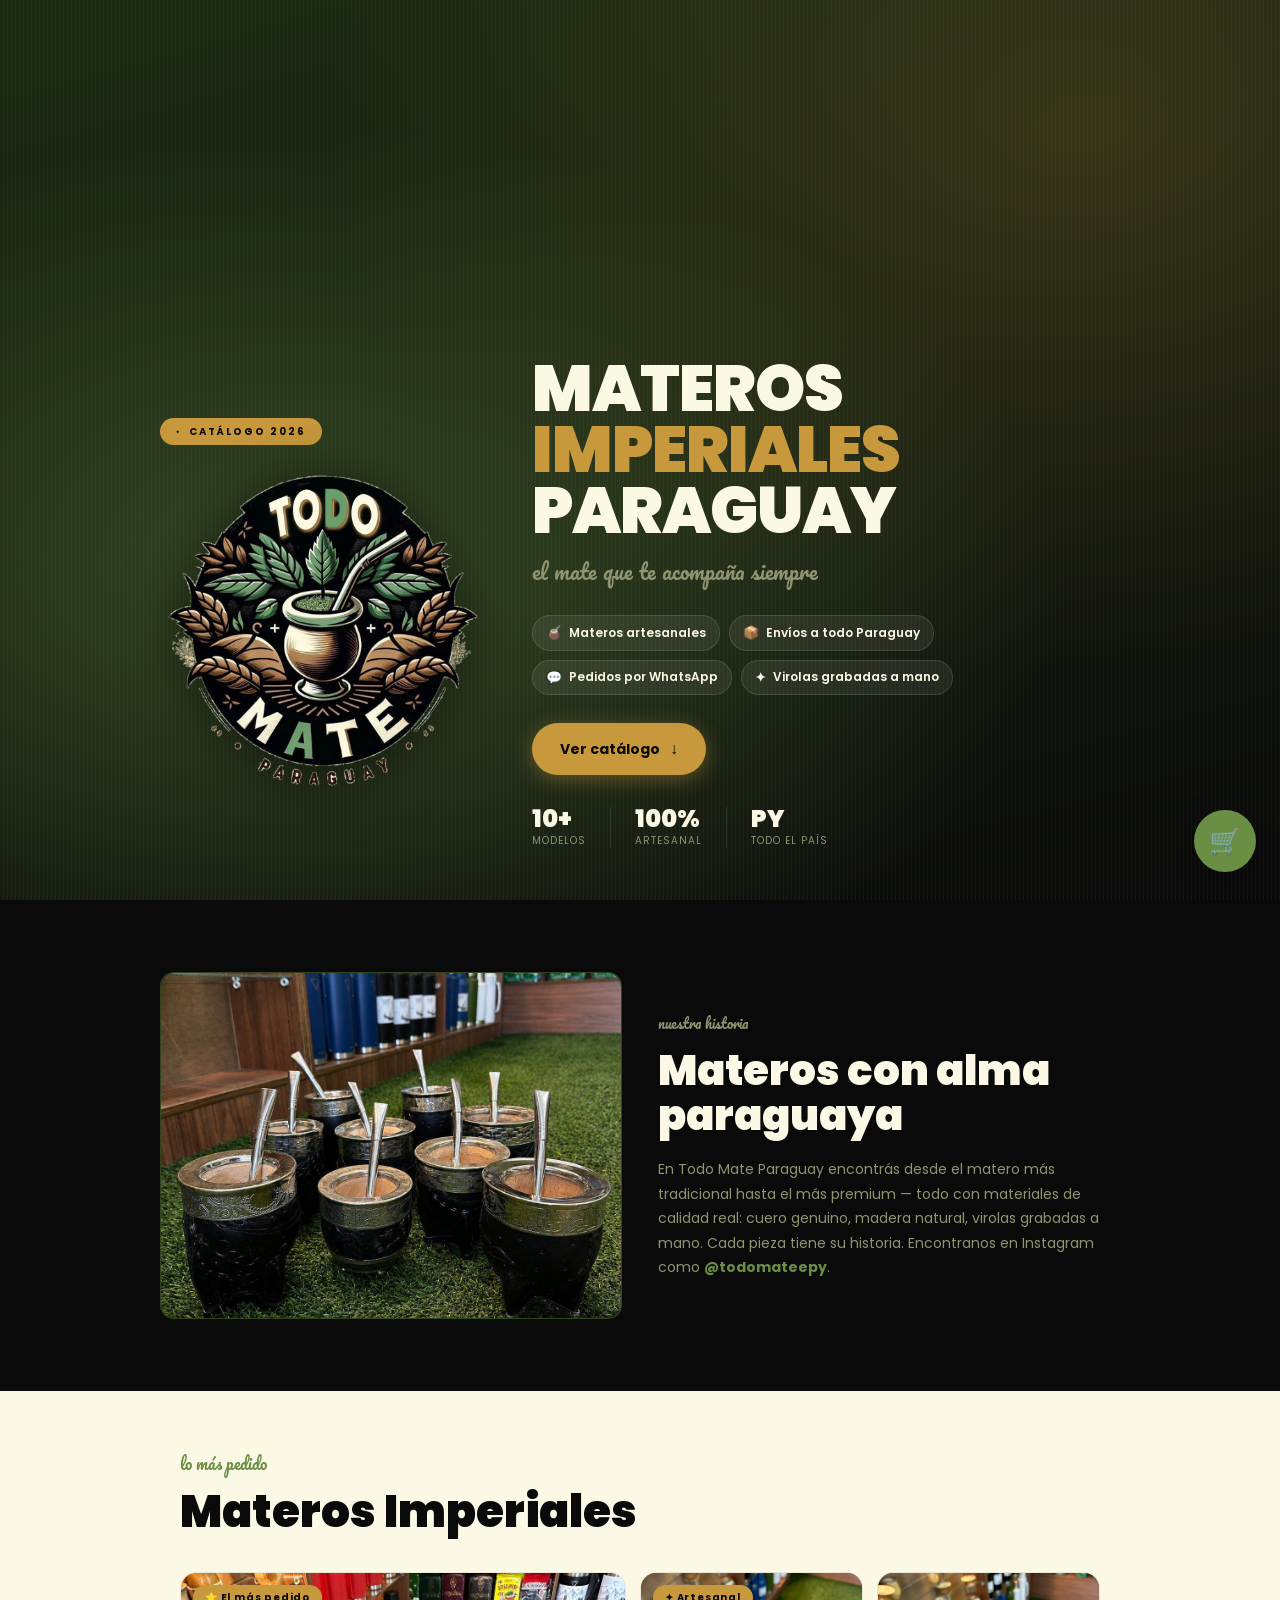
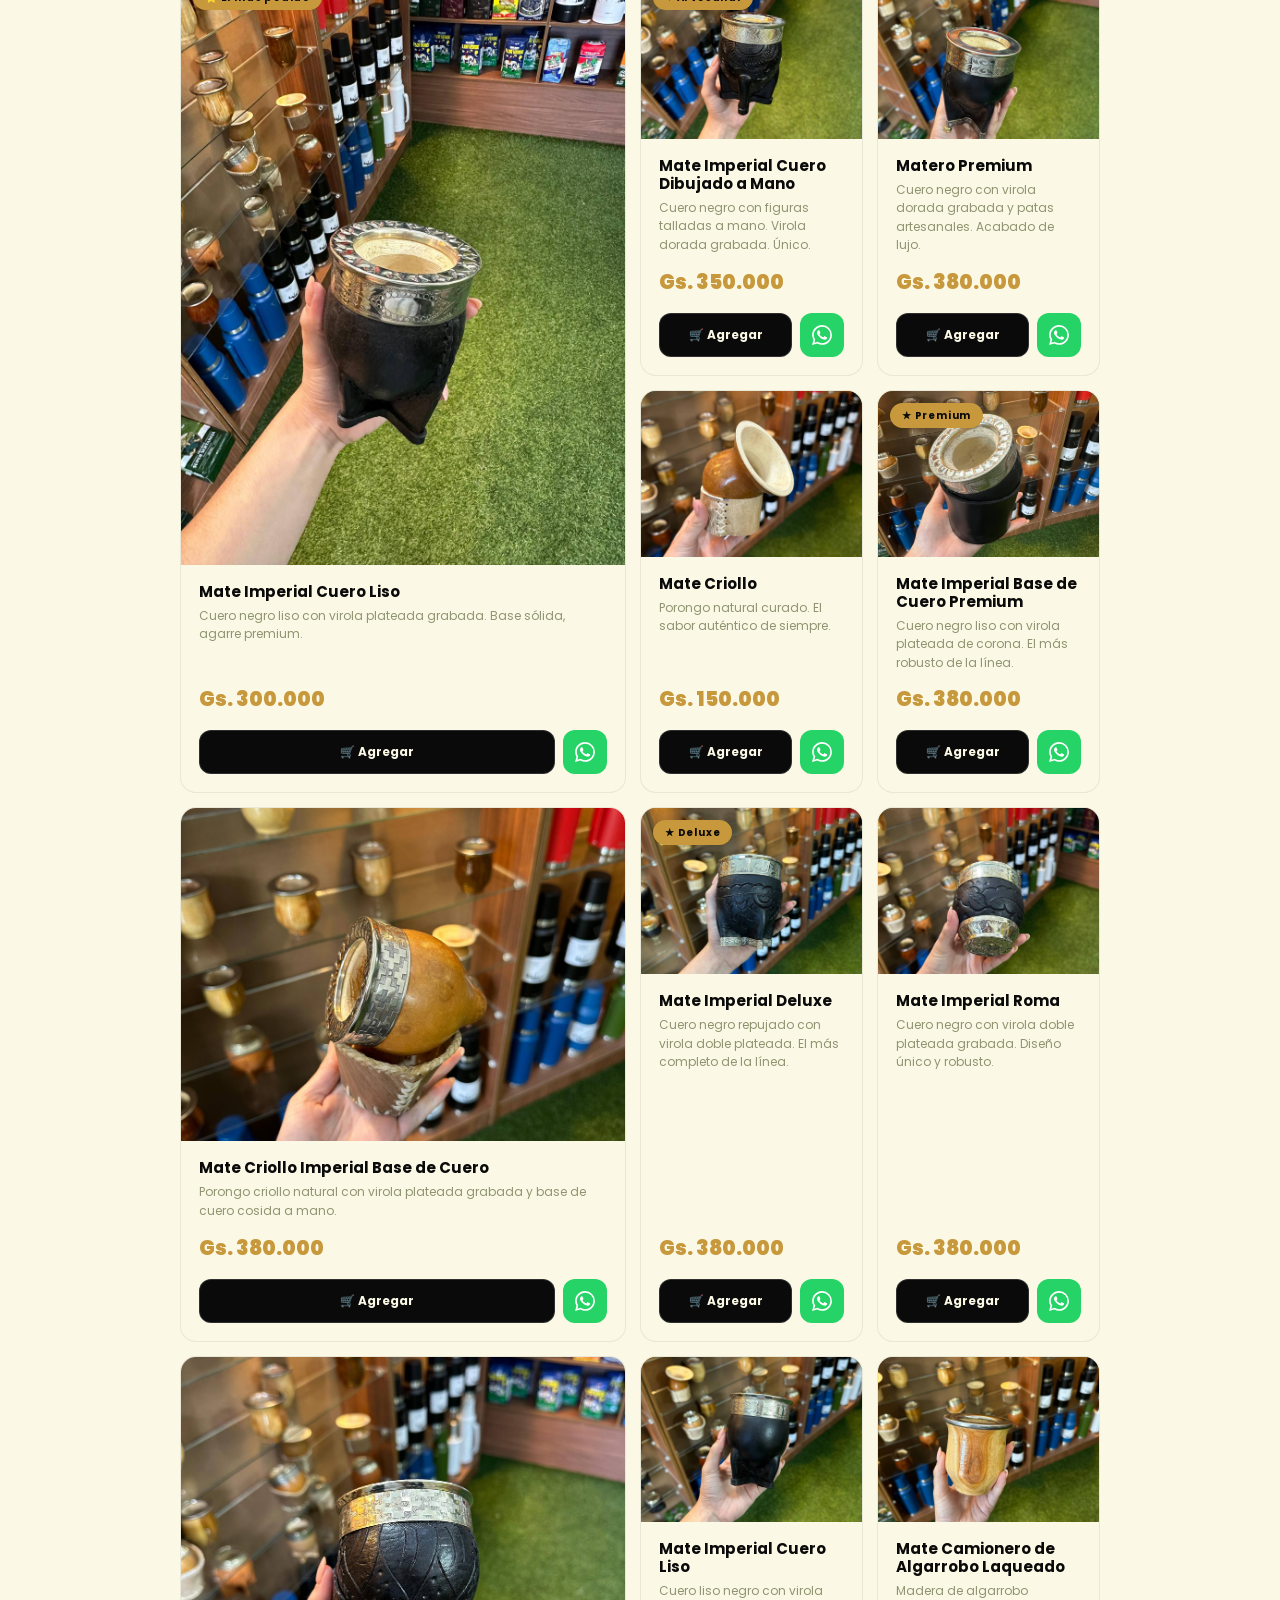
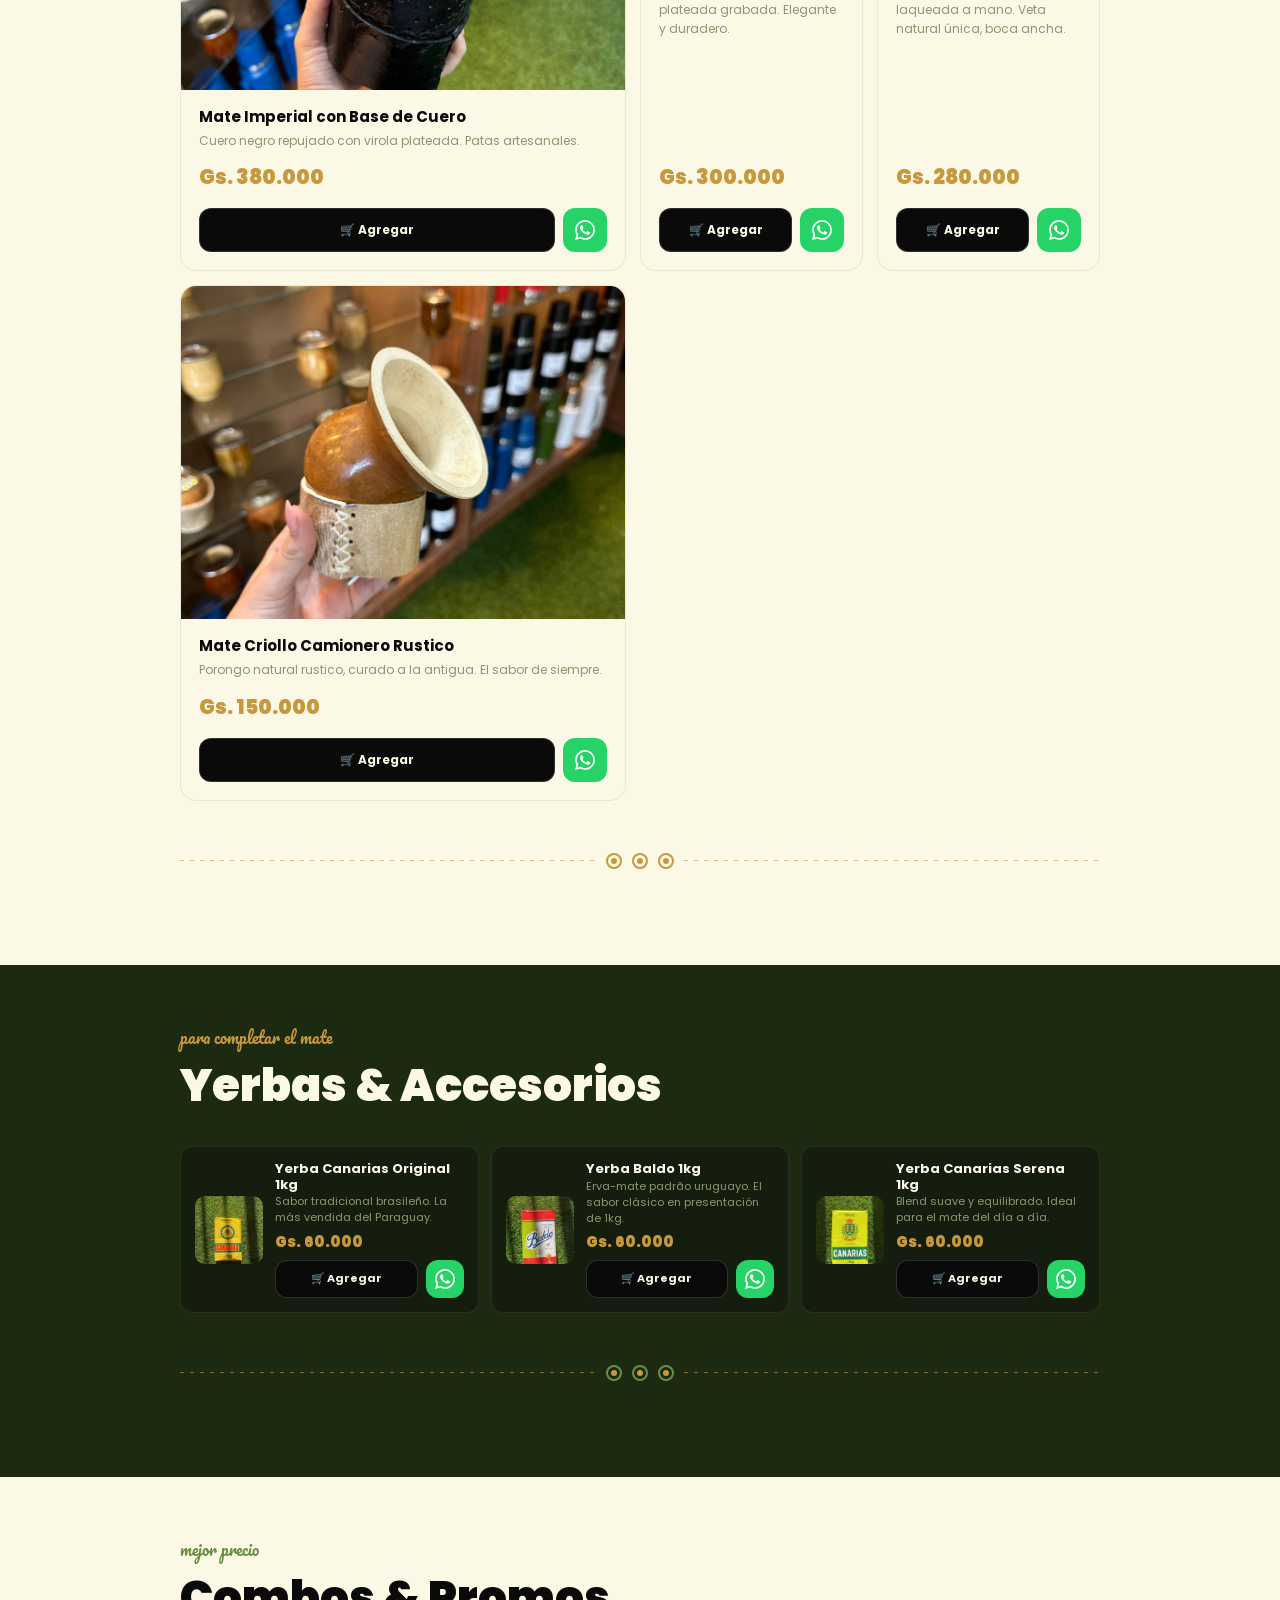
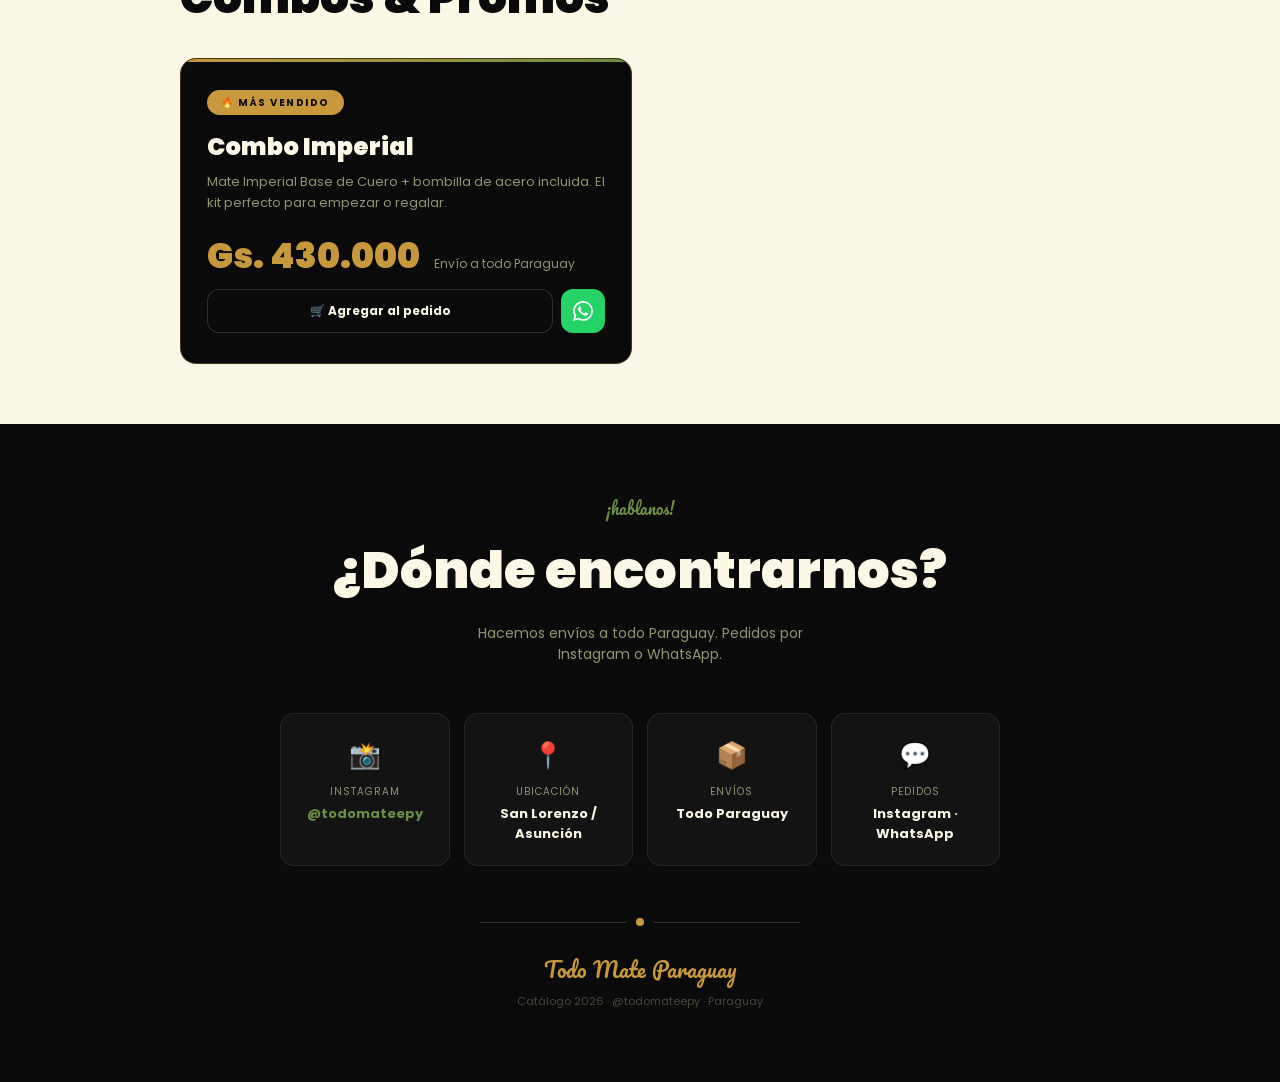
==== commit e5769b19: "Corrige precio Baldo 1kg a Gs. 60.000" ====
--- a/catalogo/index.html
+++ b/catalogo/index.html
@@ -1126,7 +1126,7 @@
     categoria: "Yerbas",
     nombre: "Yerba Baldo 1kg",
     descripcion: "Erva-mate padrão uruguayo. El sabor clásico en presentación de 1kg.",
-    precio: "Gs. 40.000",
+    precio: "Gs. 60.000",
     foto: "Yerba Canarias/photo_3_2026-05-04_16-41-05.jpg",
     badge: null
   },
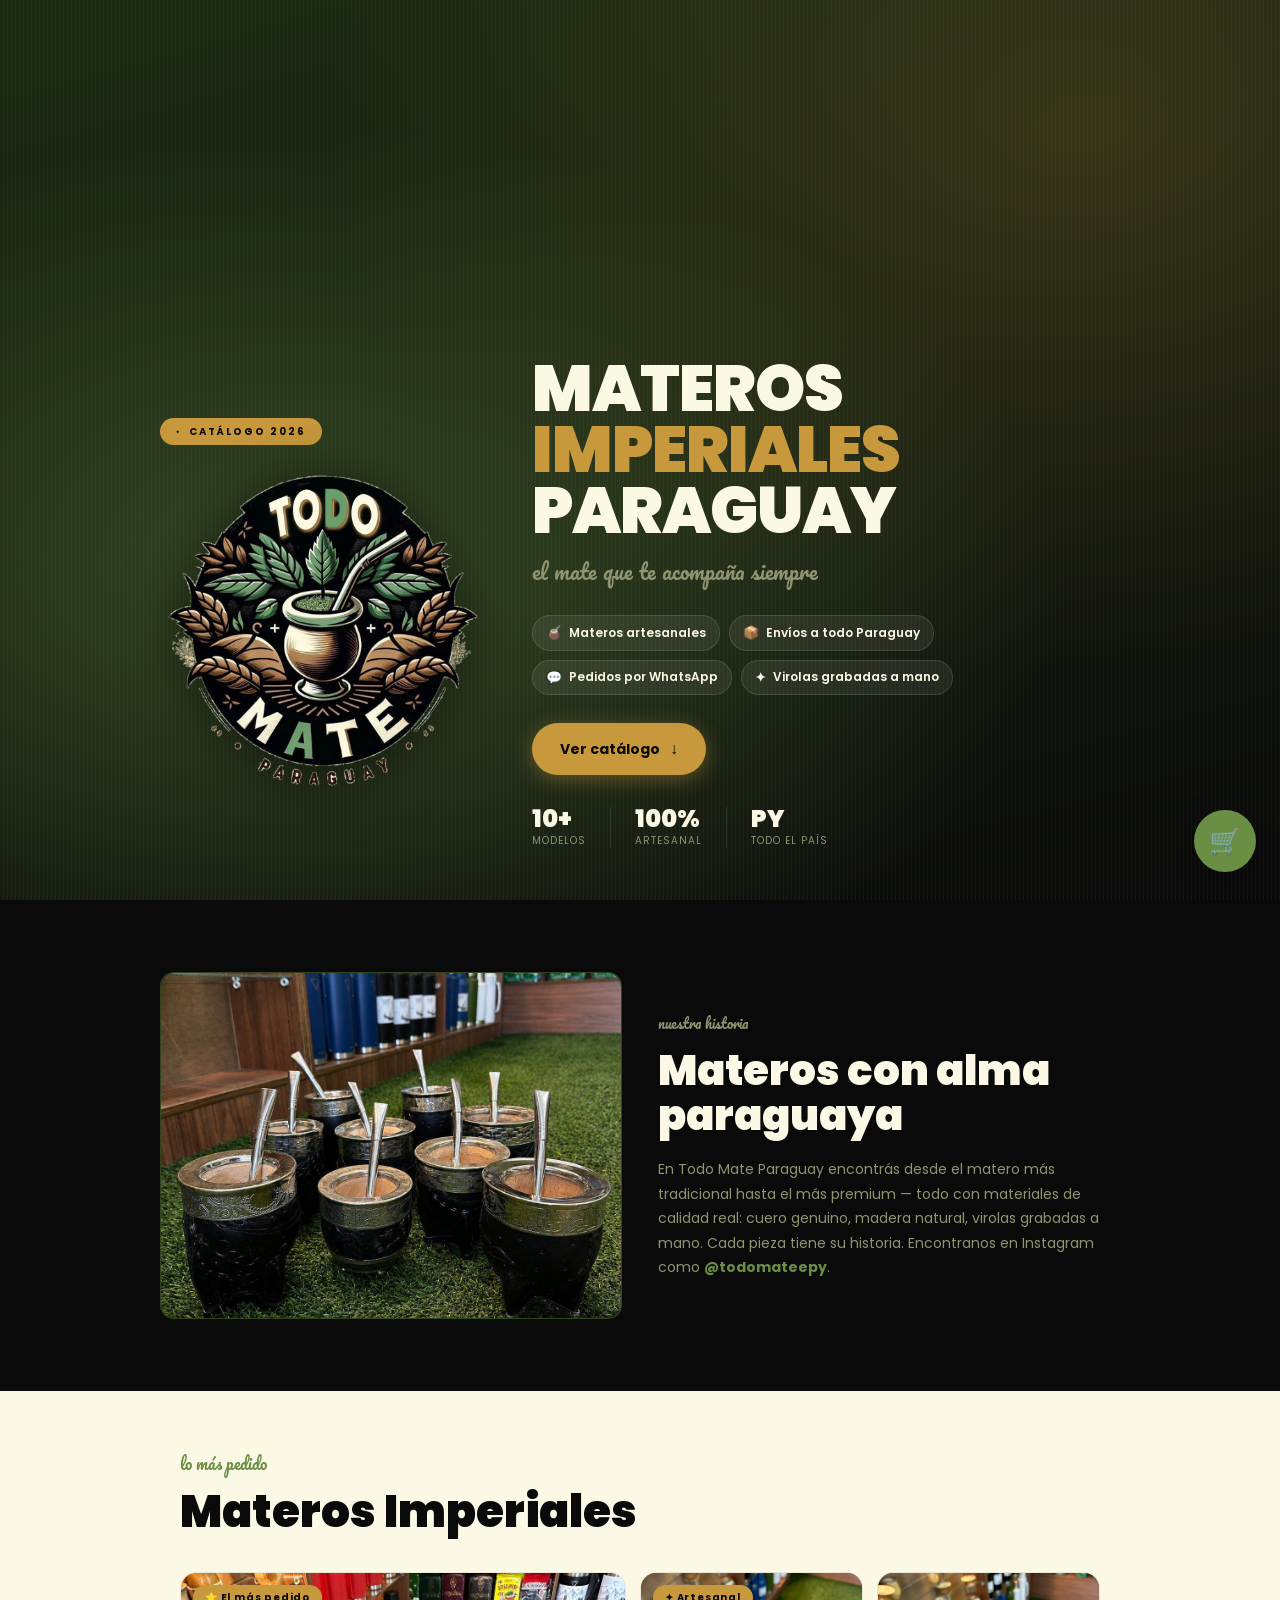
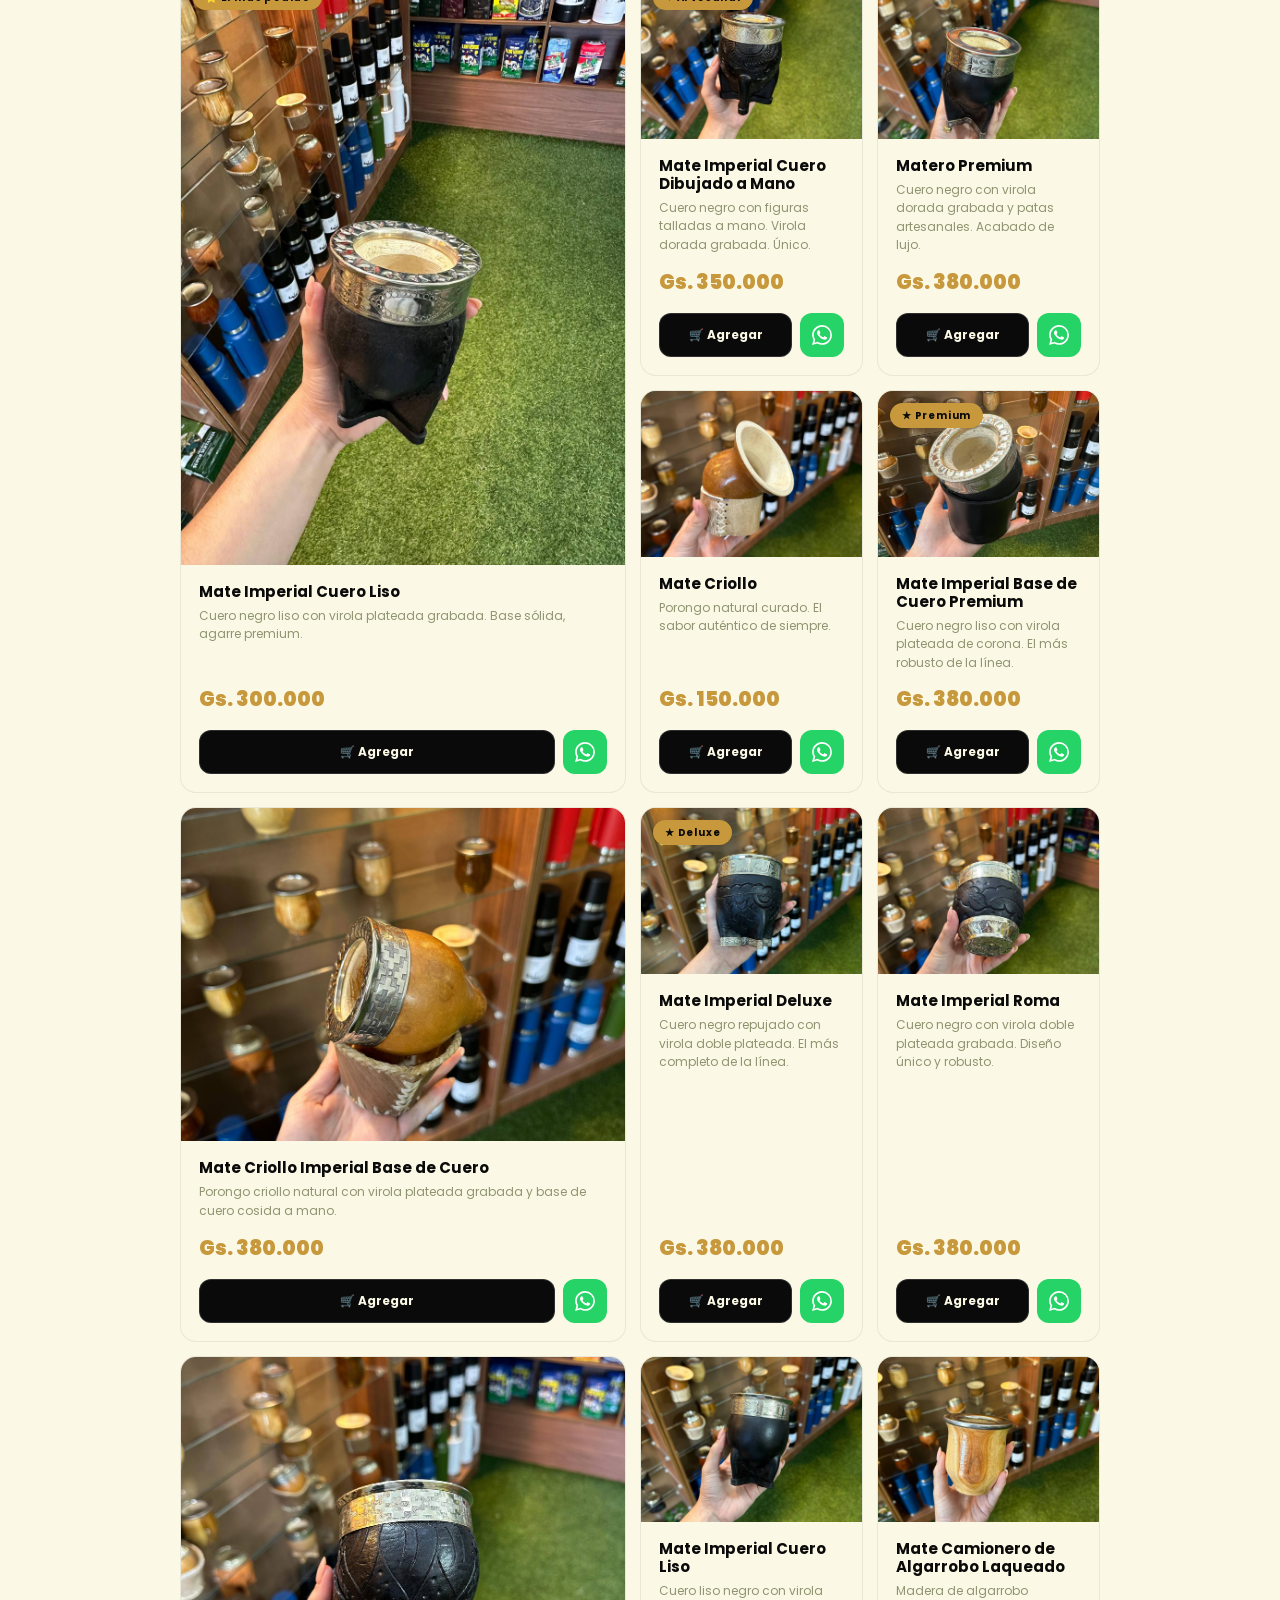
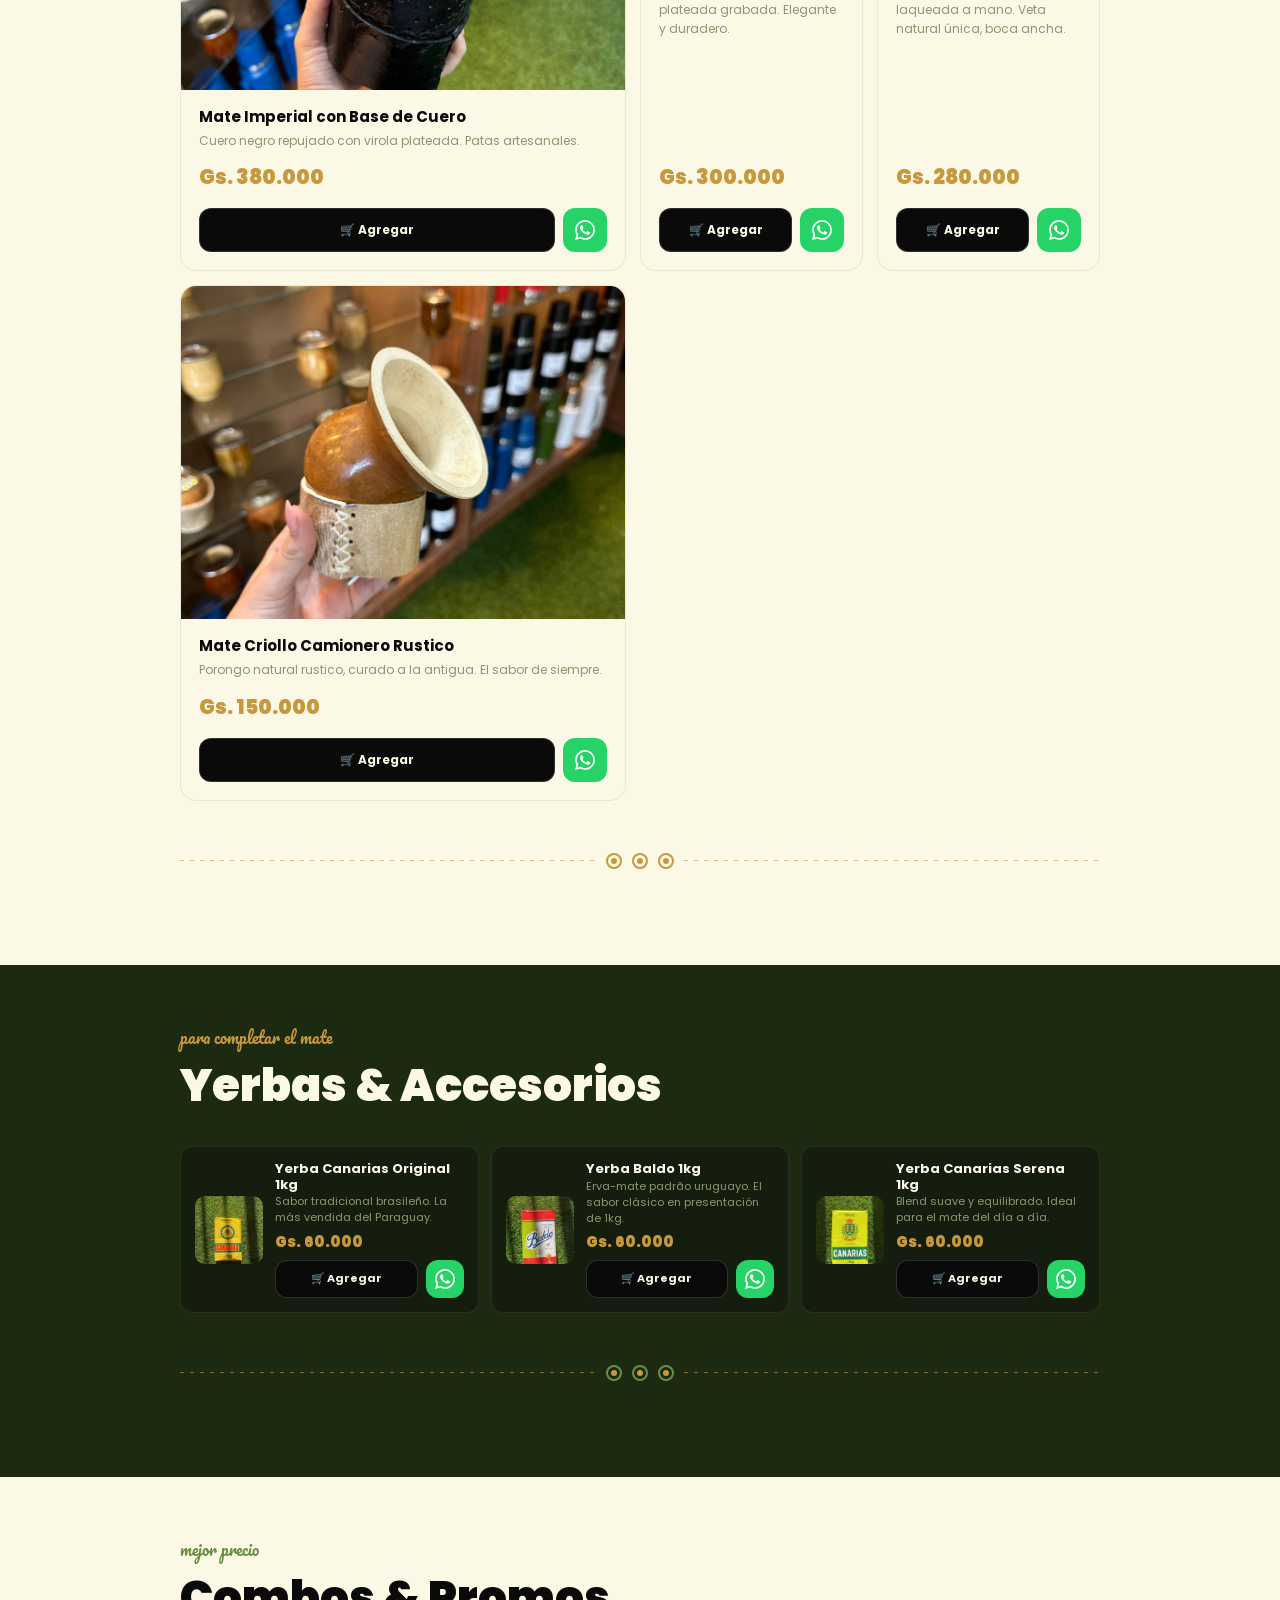
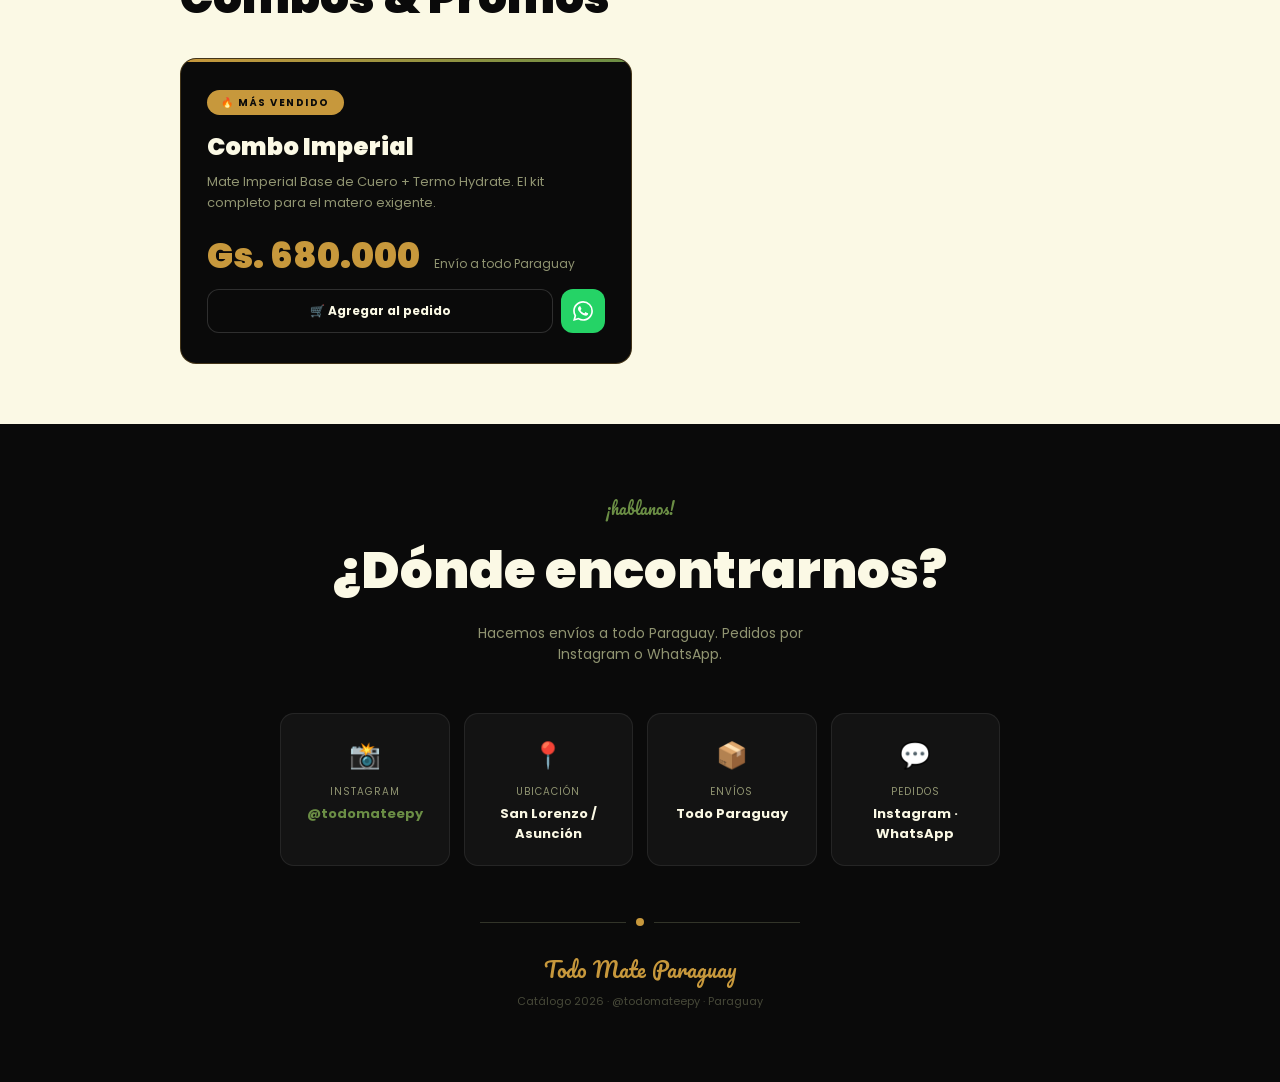
==== commit 94c494b5: "Combo Imperial: foto, descripcion y precio Gs. 680.000" ====
--- a/catalogo/index.html
+++ b/catalogo/index.html
@@ -1143,9 +1143,9 @@
     id: 11,
     categoria: "Combos",
     nombre: "Combo Imperial",
-    descripcion: "Mate Imperial Base de Cuero + bombilla de acero incluida. El kit perfecto para empezar o regalar.",
-    precio: "Gs. 430.000",
-    foto: "",
+    descripcion: "Mate Imperial Base de Cuero + Termo Hydrate. El kit completo para el matero exigente.",
+    precio: "Gs. 680.000",
+    foto: "foto_combo_imperial.jpg",
     badge: "🔥 Más vendido"
   }
 ];
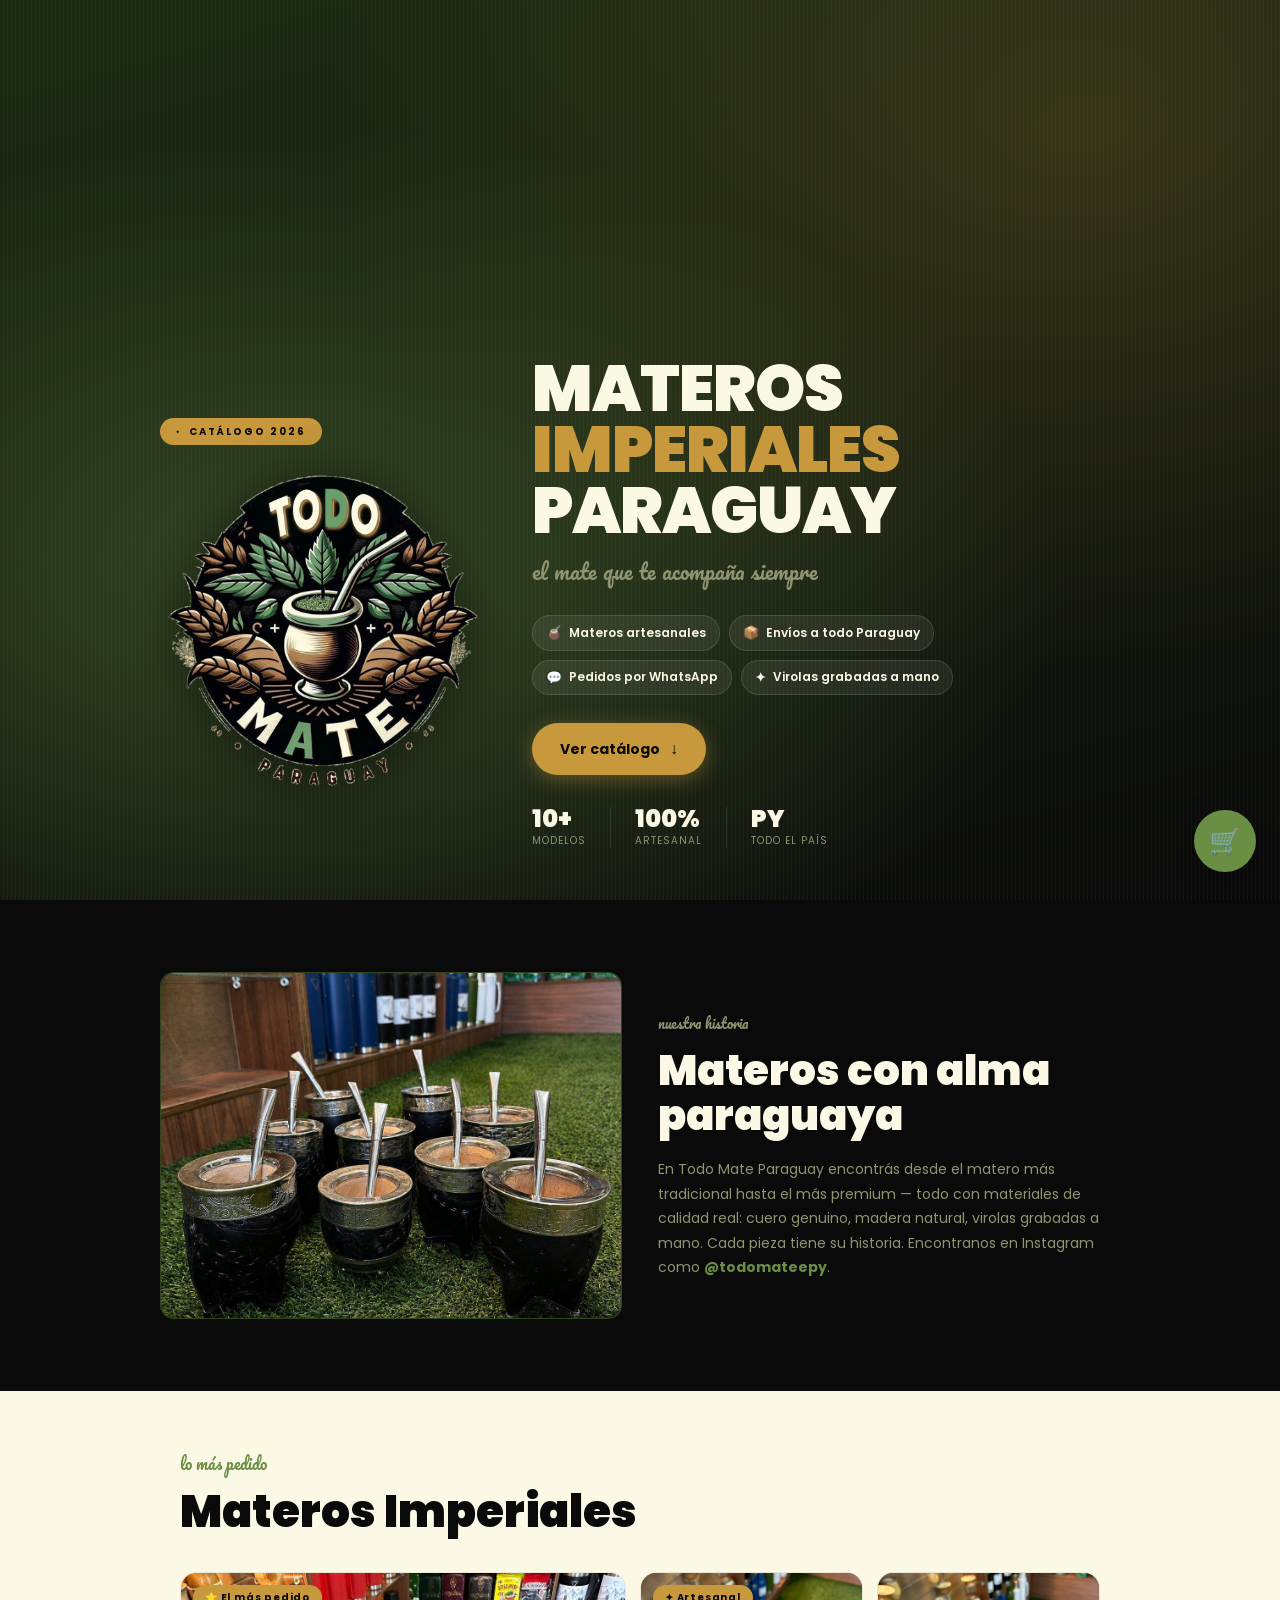
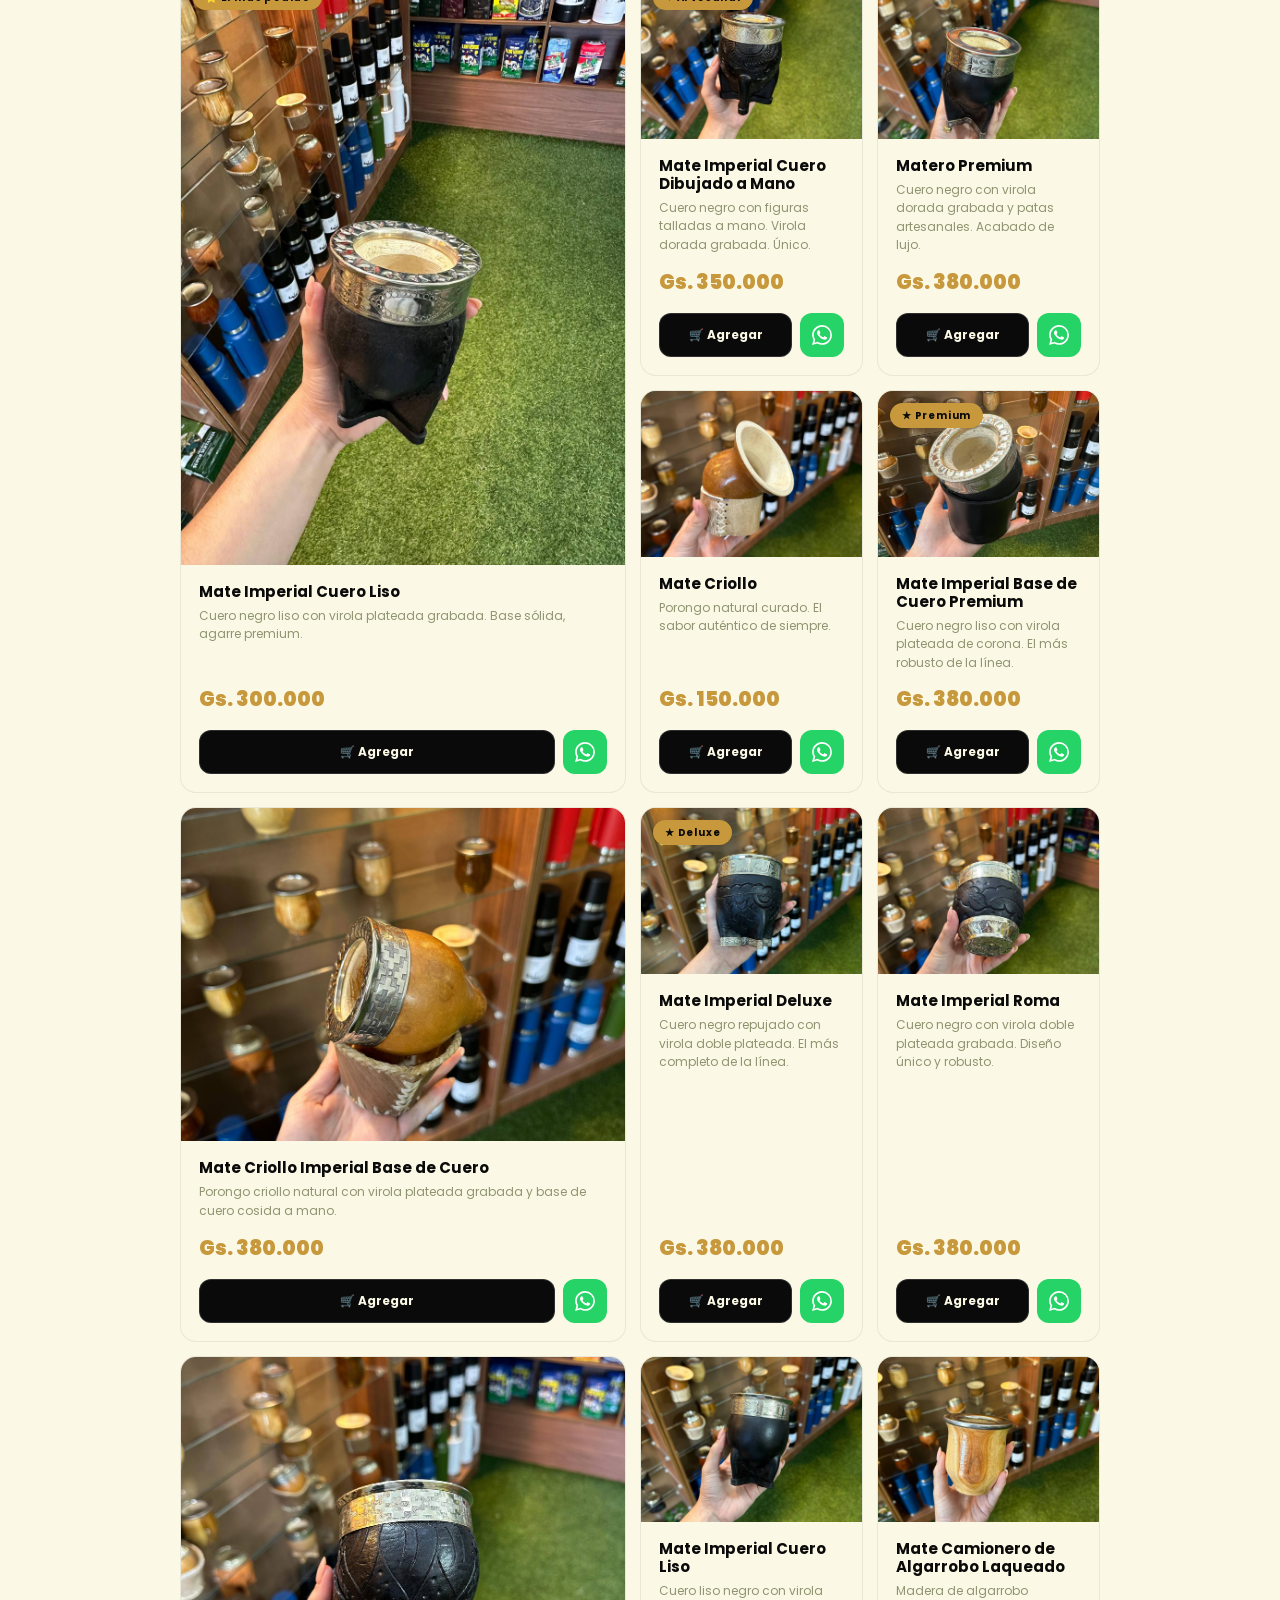
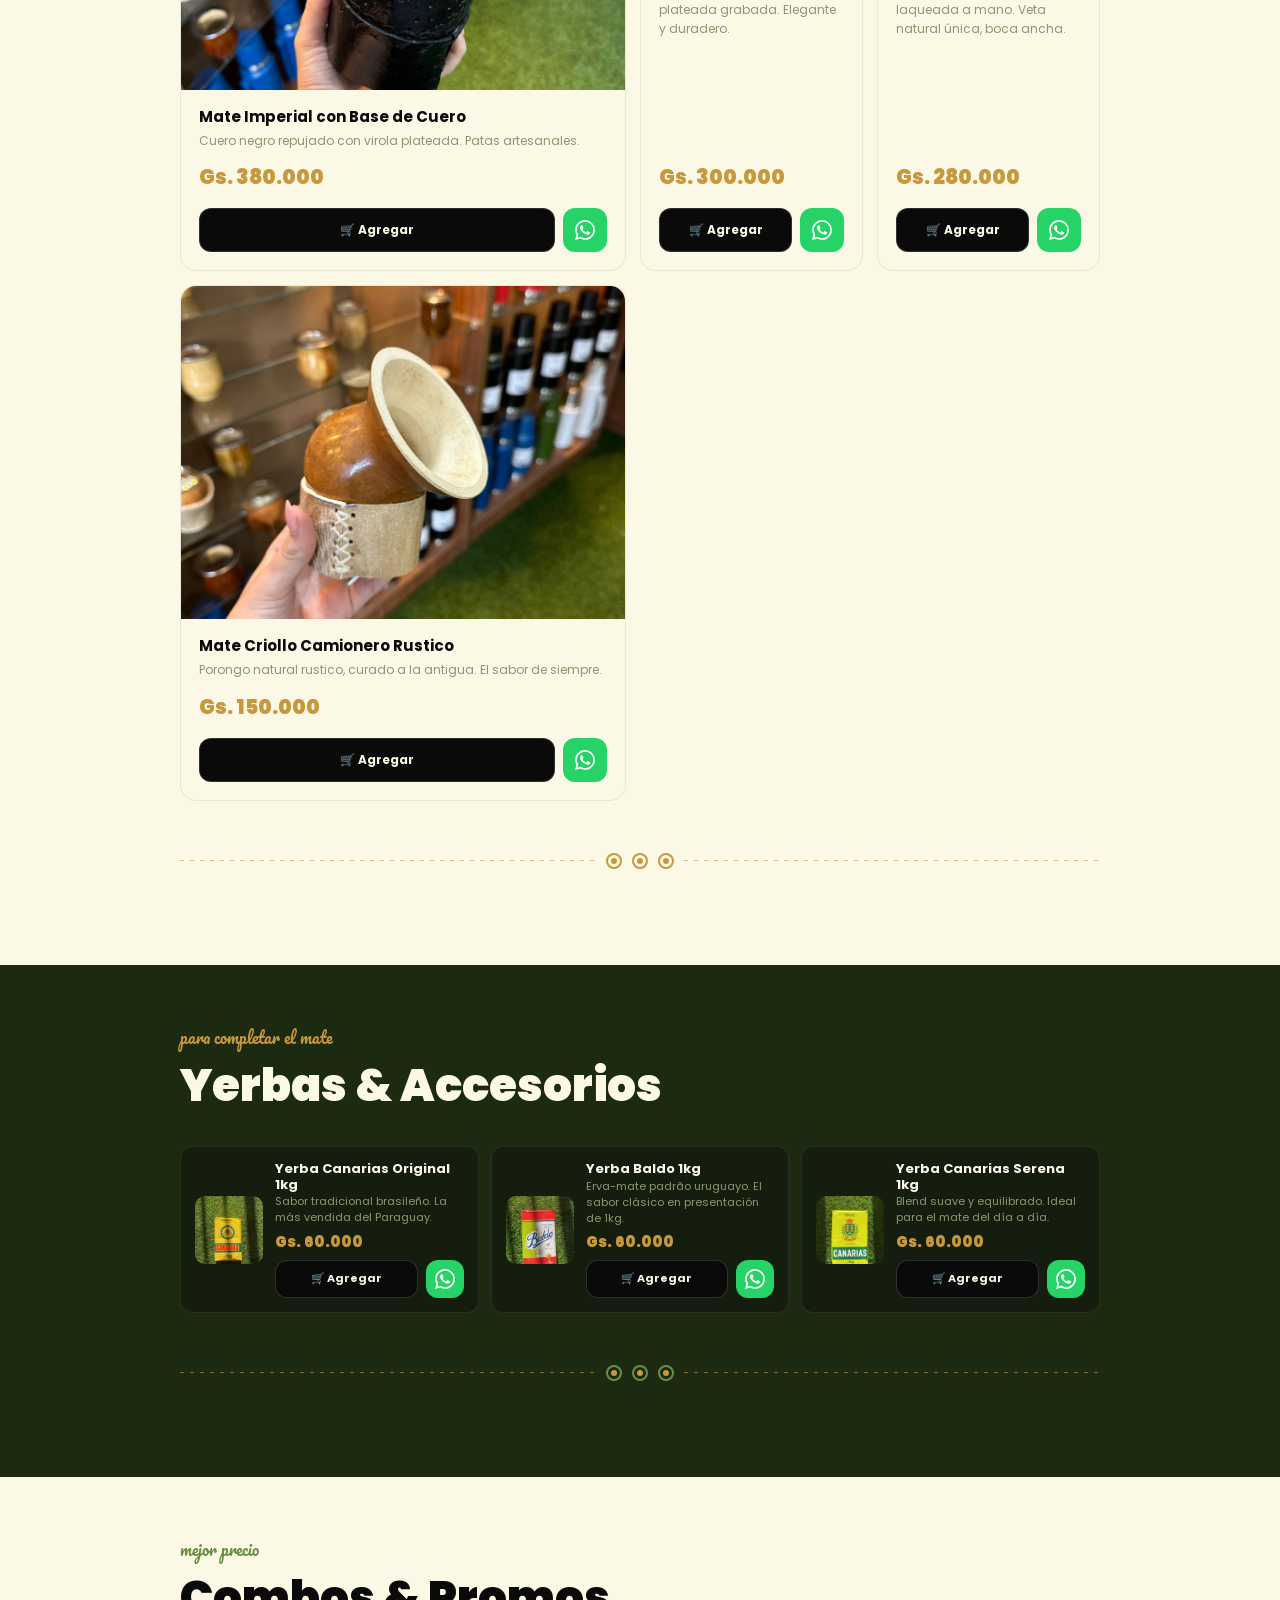
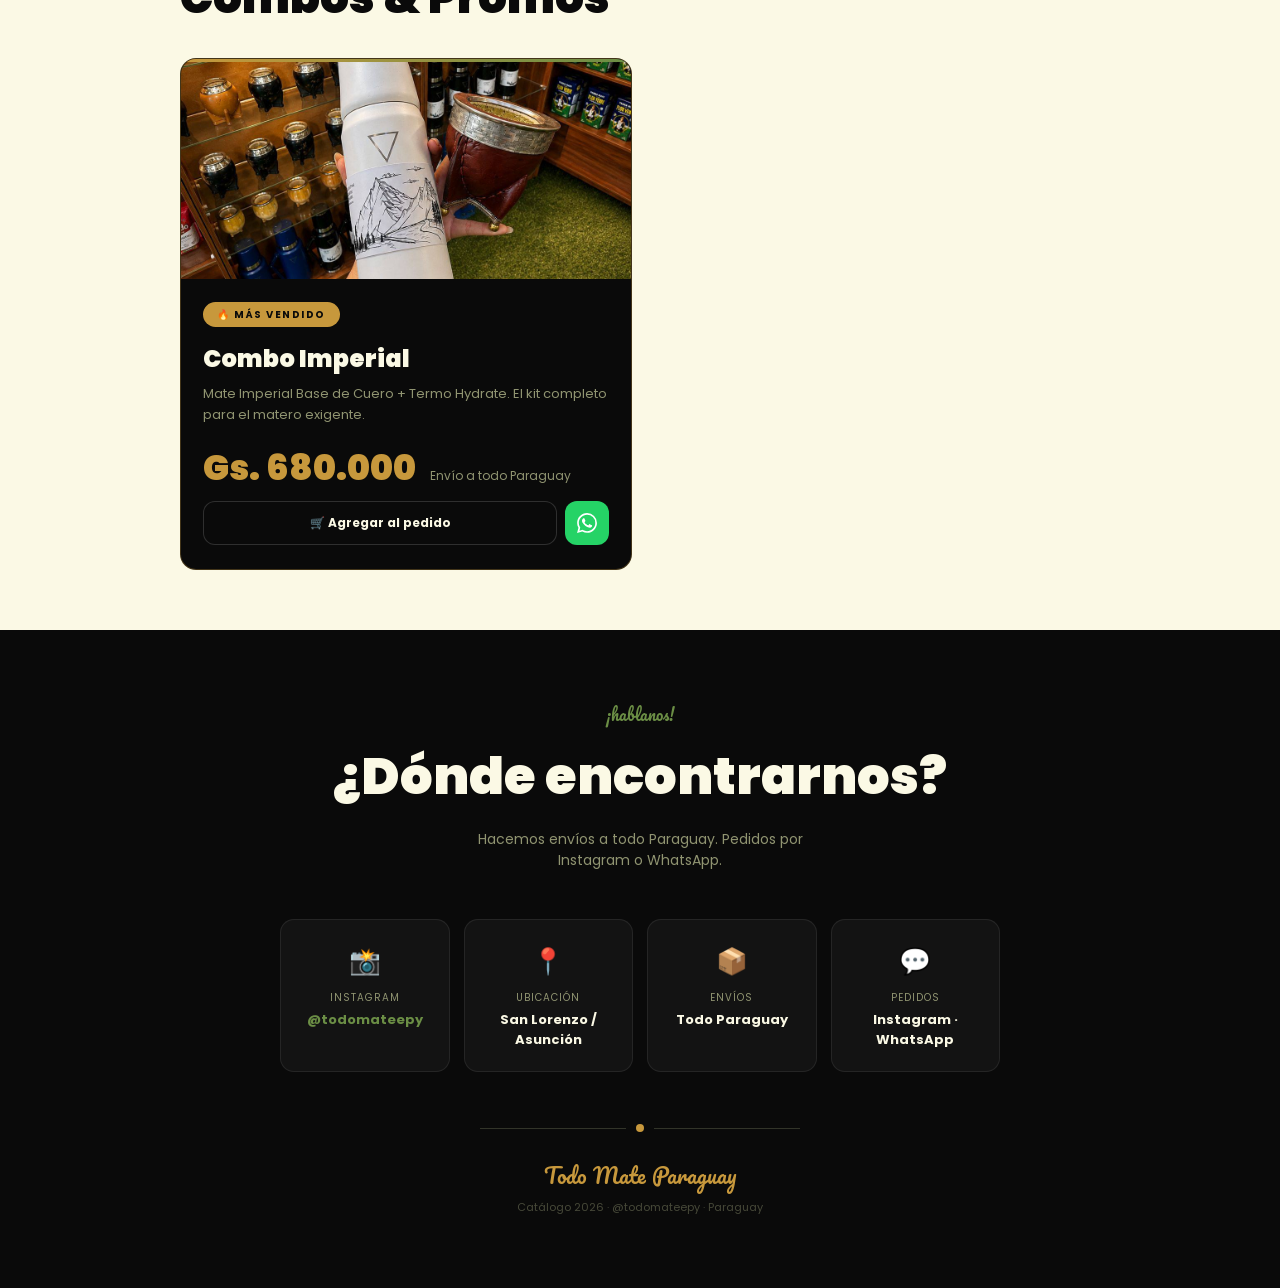
==== commit 778b1a2a: "Combo: agrega imagen del producto en la tarjeta" ====
--- a/catalogo/index.html
+++ b/catalogo/index.html
@@ -467,11 +467,20 @@
     .card-combo {
       background: var(--negro);
       border-radius: 16px;
-      padding: 30px 26px;
+      padding: 0;
       border: 1px solid rgba(199,152,60,0.3);
       position: relative;
       overflow: hidden;
       transition: border-color 0.2s;
+    }
+    .card-combo-img {
+      width: 100%;
+      height: 220px;
+      object-fit: cover;
+      display: block;
+    }
+    .card-combo-body {
+      padding: 22px 22px 24px;
     }
     .card-combo:hover { border-color: rgba(199,152,60,0.7); }
     .card-combo::before {
@@ -1209,6 +1218,8 @@
   const combos = productos.filter(p => p.categoria === "Combos");
   document.getElementById('grid-combos').innerHTML = combos.map(p => `
     <div class="card-combo">
+      ${p.foto ? `<img src="${p.foto}" alt="${p.nombre}" class="card-combo-img">` : ''}
+      <div class="card-combo-body">
       ${p.badge ? `<span class="combo-badge">${p.badge}</span>` : ''}
       <h3>${p.nombre}</h3>
       <p>${p.descripcion}</p>
@@ -1221,6 +1232,7 @@
         <a class="btn-wa" href="https://wa.me/595986815503?text=${encodeURIComponent('Hola! Me interesa el ' + p.nombre + ' a ' + p.precio + '. ¿Está disponible?')}" target="_blank" title="Consultar por WhatsApp">
           <svg viewBox="0 0 24 24" xmlns="http://www.w3.org/2000/svg"><path d="M17.472 14.382c-.297-.149-1.758-.867-2.03-.967-.273-.099-.471-.148-.67.15-.197.297-.767.966-.94 1.164-.173.199-.347.223-.644.075-.297-.15-1.255-.463-2.39-1.475-.883-.788-1.48-1.761-1.653-2.059-.173-.297-.018-.458.13-.606.134-.133.298-.347.446-.52.149-.174.198-.298.298-.497.099-.198.05-.371-.025-.52-.075-.149-.669-1.612-.916-2.207-.242-.579-.487-.5-.669-.51-.173-.008-.371-.01-.57-.01-.198 0-.52.074-.792.372-.272.297-1.04 1.016-1.04 2.479 0 1.462 1.065 2.875 1.213 3.074.149.198 2.096 3.2 5.077 4.487.709.306 1.262.489 1.694.625.712.227 1.36.195 1.871.118.571-.085 1.758-.719 2.006-1.413.248-.694.248-1.289.173-1.413-.074-.124-.272-.198-.57-.347m-5.421 7.403h-.004a9.87 9.87 0 01-5.031-1.378l-.361-.214-3.741.982.998-3.648-.235-.374a9.86 9.86 0 01-1.51-5.26c.001-5.45 4.436-9.884 9.888-9.884 2.64 0 5.122 1.03 6.988 2.898a9.825 9.825 0 012.893 6.994c-.003 5.45-4.437 9.884-9.885 9.884m8.413-18.297A11.815 11.815 0 0012.05 0C5.495 0 .16 5.335.157 11.892c0 2.096.547 4.142 1.588 5.945L.057 24l6.305-1.654a11.882 11.882 0 005.683 1.448h.005c6.554 0 11.89-5.335 11.893-11.893a11.821 11.821 0 00-3.48-8.413z"/></svg>
         </a>
+      </div>
       </div>
     </div>
   `).join('');
